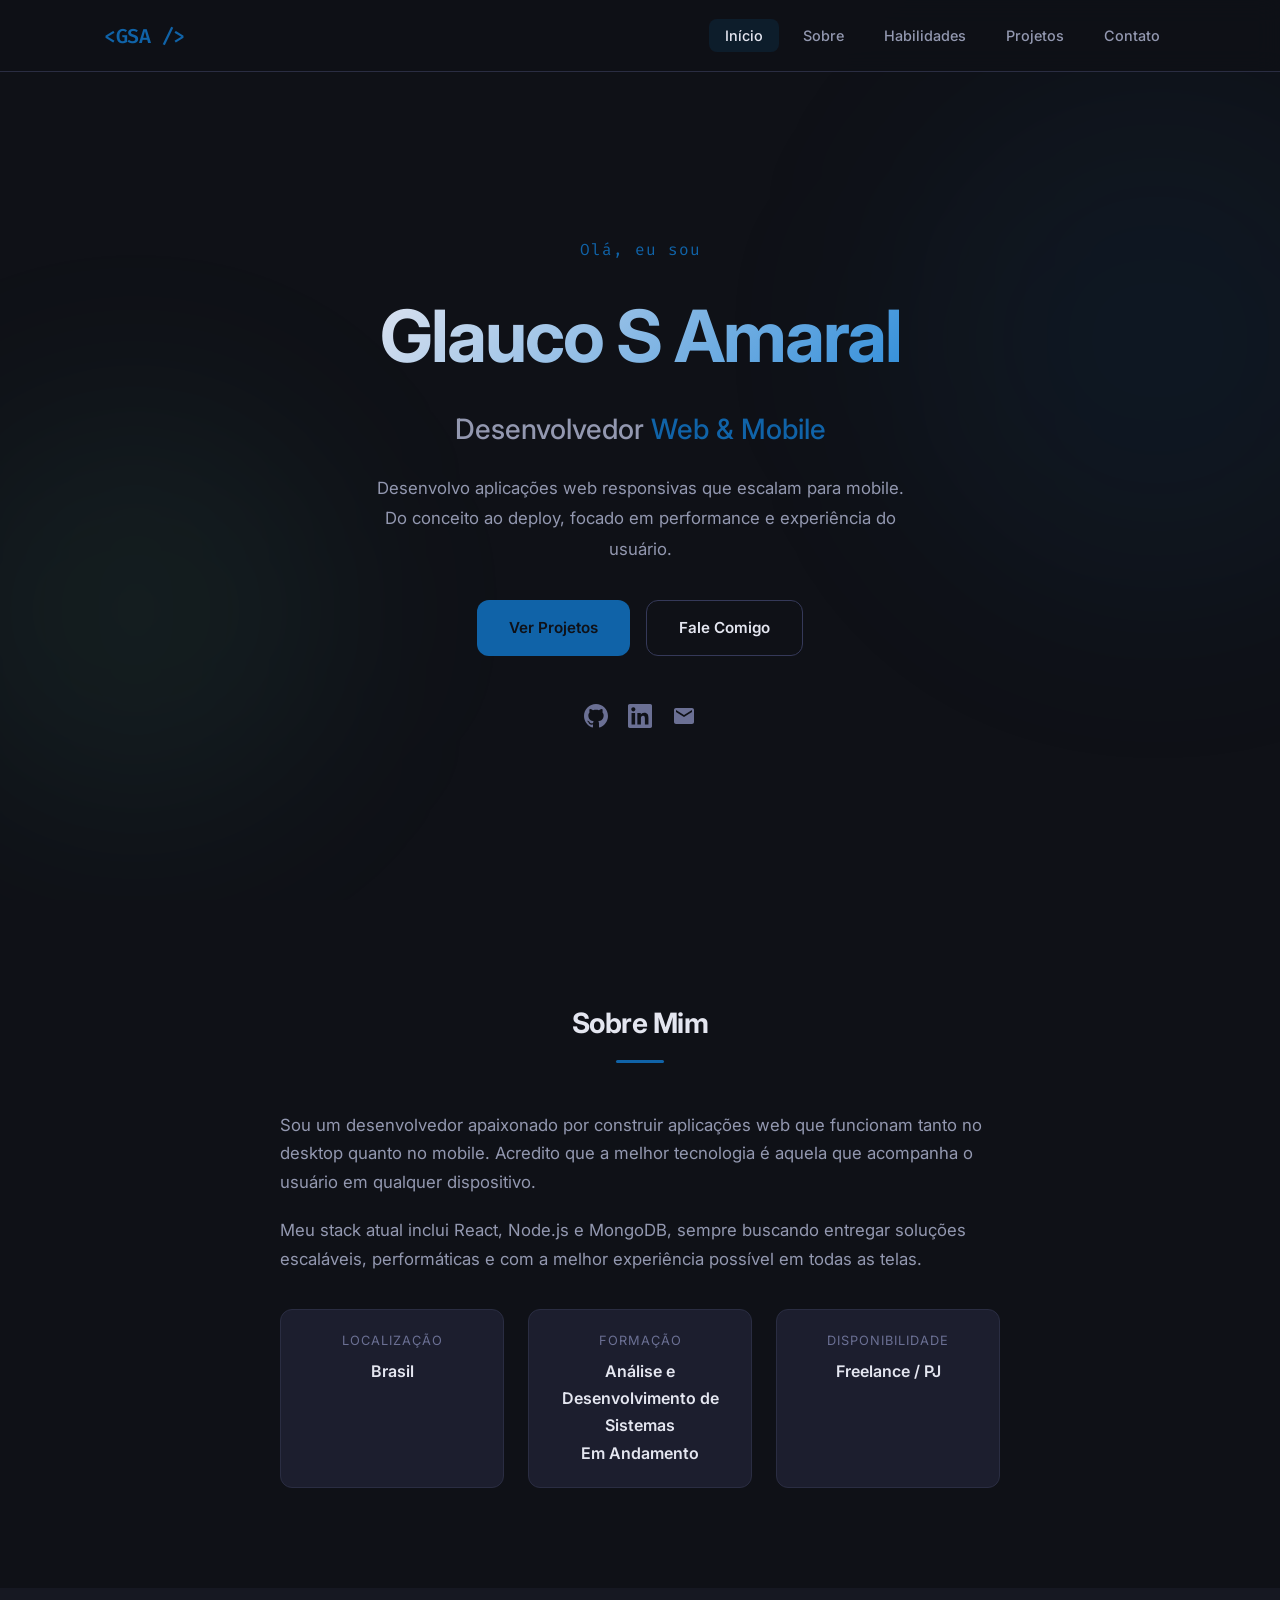
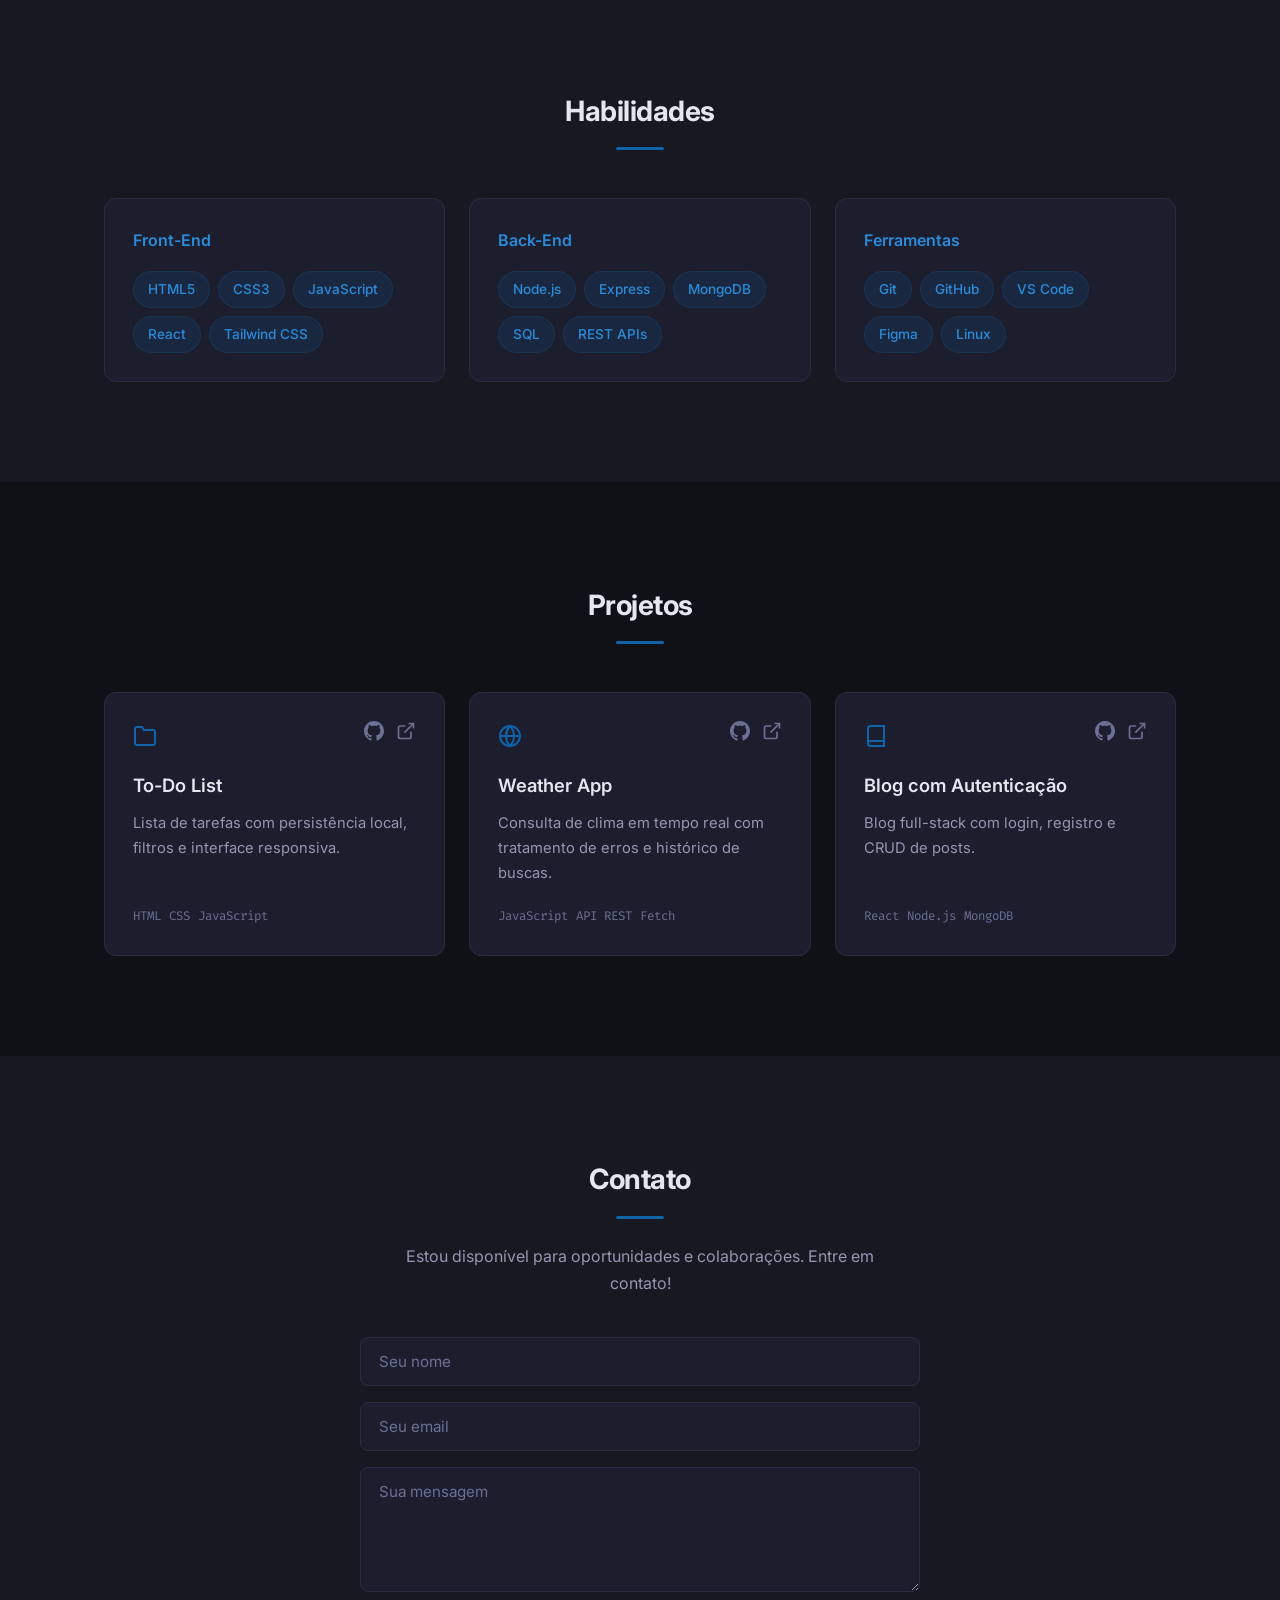
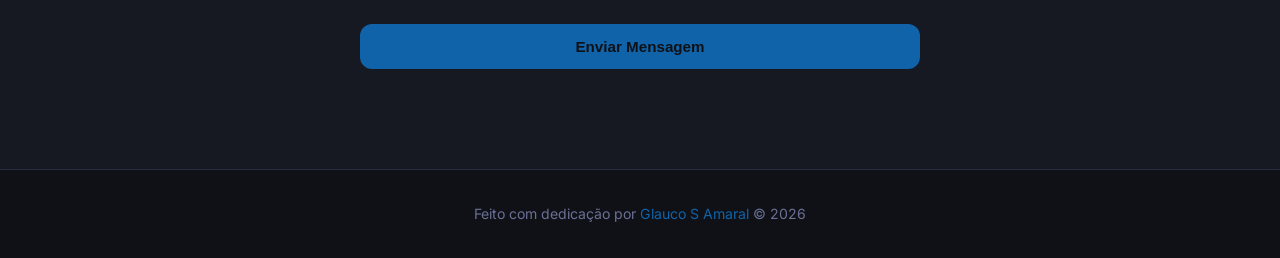
==== index.html @ bf97a0a6 "feat: portfólio pessoal com HTML, CSS e JS" ====
<!DOCTYPE html>
<html lang="pt-BR">
<head>
    <meta charset="UTF-8">
    <meta name="viewport" content="width=device-width, initial-scale=1.0">
    <title>Glauco S Amaral | Portfólio</title>
    <link rel="stylesheet" href="css/style.css">
    <link rel="stylesheet" href="css/responsive.css">
    <link rel="preconnect" href="https://fonts.googleapis.com">
    <link rel="preconnect" href="https://fonts.gstatic.com" crossorigin>
    <link href="https://fonts.googleapis.com/css2?family=Inter:wght@400;500;600;700&family=Fira+Code:wght@400;500&display=swap" rel="stylesheet">
</head>
<body>
    <nav class="navbar">
        <div class="nav-container">
            <a href="#" class="nav-logo">&lt;GSA /&gt;</a>
            <button class="nav-toggle" aria-label="Menu">
                <span></span>
                <span></span>
                <span></span>
            </button>
            <ul class="nav-menu">
                <li><a href="#home" class="nav-link">Início</a></li>
                <li><a href="#about" class="nav-link">Sobre</a></li>
                <li><a href="#skills" class="nav-link">Habilidades</a></li>
                <li><a href="#projects" class="nav-link">Projetos</a></li>
                <li><a href="#contact" class="nav-link">Contato</a></li>
            </ul>
        </div>
    </nav>

    <section id="home" class="hero">
        <div class="hero-container">
            <p class="hero-greeting">Olá, eu sou</p>
            <h1 class="hero-name">Glauco S Amaral</h1>
            <h2 class="hero-role">Desenvolvedor <span class="highlight">Web & Mobile</span></h2>
        <p class="hero-description">
                Desenvolvo aplicações web responsivas que escalam para mobile. Do conceito ao deploy, focado em performance e experiência do usuário.
            </p>
            <div class="hero-buttons">
                <a href="#projects" class="btn btn-primary">Ver Projetos</a>
                <a href="#contact" class="btn btn-secondary">Fale Comigo</a>
            </div>
            <div class="hero-social">
                <a href="https://github.com/glaucosamaral" target="_blank" aria-label="GitHub">
                    <svg width="24" height="24" viewBox="0 0 24 24" fill="currentColor"><path d="M12 0c-6.626 0-12 5.373-12 12 0 5.302 3.438 9.8 8.207 11.387.599.111.793-.261.793-.577v-2.234c-3.338.726-4.033-1.416-4.033-1.416-.546-1.387-1.333-1.756-1.333-1.756-1.089-.745.083-.729.083-.729 1.205.084 1.839 1.237 1.839 1.237 1.07 1.834 2.807 1.304 3.492.997.107-.775.418-1.305.762-1.604-2.665-.305-5.467-1.334-5.467-5.931 0-1.311.469-2.381 1.236-3.221-.124-.303-.535-1.524.117-3.176 0 0 1.008-.322 3.301 1.23.957-.266 1.983-.399 3.003-.404 1.02.005 2.047.138 3.006.404 2.291-1.552 3.297-1.23 3.297-1.23.653 1.653.242 2.874.118 3.176.77.84 1.235 1.911 1.235 3.221 0 4.609-2.807 5.624-5.479 5.921.43.372.823 1.102.823 2.222v3.293c0 .319.192.694.801.576 4.765-1.589 8.199-6.086 8.199-11.386 0-6.627-5.373-12-12-12z"/></svg>
                </a>
                <a href="https://linkedin.com/in/glaucosamaral" target="_blank" aria-label="LinkedIn">
                    <svg width="24" height="24" viewBox="0 0 24 24" fill="currentColor"><path d="M20.447 20.452h-3.554v-5.569c0-1.328-.027-3.037-1.852-3.037-1.853 0-2.136 1.445-2.136 2.939v5.667H9.351V9h3.414v1.561h.046c.477-.9 1.637-1.85 3.37-1.85 3.601 0 4.267 2.37 4.267 5.455v6.286zM5.337 7.433c-1.144 0-2.063-.926-2.063-2.065 0-1.138.92-2.063 2.063-2.063 1.14 0 2.064.925 2.064 2.063 0 1.139-.925 2.065-2.064 2.065zm1.782 13.019H3.555V9h3.564v11.452zM22.225 0H1.771C.792 0 0 .774 0 1.729v20.542C0 23.227.792 24 1.771 24h20.451C23.2 24 24 23.227 24 22.271V1.729C24 .774 23.2 0 22.222 0h.003z"/></svg>
                </a>
                <a href="mailto:glaucosamaral@gmail.com" aria-label="Email">
                    <svg width="24" height="24" viewBox="0 0 24 24" fill="currentColor"><path d="M20 4H4c-1.1 0-1.99.9-1.99 2L2 18c0 1.1.9 2 2 2h16c1.1 0 2-.9 2-2V6c0-1.1-.9-2-2-2zm0 4l-8 5-8-5V6l8 5 8-5v2z"/></svg>
                </a>
            </div>
        </div>
        <div class="hero-decoration">
            <div class="circle circle-1"></div>
            <div class="circle circle-2"></div>
        </div>
    </section>

    <section id="about" class="about">
        <div class="container">
            <h2 class="section-title">Sobre Mim</h2>
            <div class="about-content">
                <div class="about-text">
                    <p>
                        Sou um desenvolvedor apaixonado por construir aplicações web que funcionam tanto no desktop quanto no mobile.
                        Acredito que a melhor tecnologia é aquela que acompanha o usuário em qualquer dispositivo.
                    </p>
                    <p>
                        Meu stack atual inclui React, Node.js e MongoDB, sempre buscando entregar soluções escaláveis,
                        performáticas e com a melhor experiência possível em todas as telas.
                    </p>
                    <div class="about-details">
                        <div class="detail">
                            <span class="detail-label">Localização</span>
                            <span class="detail-value">Brasil</span>
                        </div>
                        <div class="detail">
                            <span class="detail-label">Formação</span>
                            <span class="detail-value">Análise e Desenvolvimento de Sistemas <br>Em Andamento</span>
                        </div>
                        <div class="detail">
                            <span class="detail-label">Disponibilidade</span>
                            <span class="detail-value">Freelance / PJ</span>
                        </div>
                    </div>
                </div>
            </div>
        </div>
    </section>

    <section id="skills" class="skills">
        <div class="container">
            <h2 class="section-title">Habilidades</h2>
            <div class="skills-grid">
                <div class="skill-category">
                    <h3 class="category-title">Front-End</h3>
                    <div class="skill-tags">
                        <span class="skill-tag">HTML5</span>
                        <span class="skill-tag">CSS3</span>
                        <span class="skill-tag">JavaScript</span>
                        <span class="skill-tag">React</span>
                        <span class="skill-tag">Tailwind CSS</span>
                    </div>
                </div>
                <div class="skill-category">
                    <h3 class="category-title">Back-End</h3>
                    <div class="skill-tags">
                        <span class="skill-tag">Node.js</span>
                        <span class="skill-tag">Express</span>
                        <span class="skill-tag">MongoDB</span>
                        <span class="skill-tag">SQL</span>
                        <span class="skill-tag">REST APIs</span>
                    </div>
                </div>
                <div class="skill-category">
                    <h3 class="category-title">Ferramentas</h3>
                    <div class="skill-tags">
                        <span class="skill-tag">Git</span>
                        <span class="skill-tag">GitHub</span>
                        <span class="skill-tag">VS Code</span>
                        <span class="skill-tag">Figma</span>
                        <span class="skill-tag">Linux</span>
                    </div>
                </div>
            </div>
        </div>
    </section>

    <section id="projects" class="projects">
        <div class="container">
            <h2 class="section-title">Projetos</h2>
            <div class="projects-grid">
                <article class="project-card">
                    <div class="project-header">
                        <svg class="project-icon" width="24" height="24" viewBox="0 0 24 24" fill="none" stroke="currentColor" stroke-width="2"><path d="M22 19a2 2 0 0 1-2 2H4a2 2 0 0 1-2-2V5a2 2 0 0 1 2-2h5l2 3h9a2 2 0 0 1 2 2z"/></svg>
                        <div class="project-links">
                            <a href="#" target="_blank" aria-label="GitHub">
                                <svg width="20" height="20" viewBox="0 0 24 24" fill="currentColor"><path d="M12 0c-6.626 0-12 5.373-12 12 0 5.302 3.438 9.8 8.207 11.387.599.111.793-.261.793-.577v-2.234c-3.338.726-4.033-1.416-4.033-1.416-.546-1.387-1.333-1.756-1.333-1.756-1.089-.745.083-.729.083-.729 1.205.084 1.839 1.237 1.839 1.237 1.07 1.834 2.807 1.304 3.492.997.107-.775.418-1.305.762-1.604-2.665-.305-5.467-1.334-5.467-5.931 0-1.311.469-2.381 1.236-3.221-.124-.303-.535-1.524.117-3.176 0 0 1.008-.322 3.301 1.23.957-.266 1.983-.399 3.003-.404 1.02.005 2.047.138 3.006.404 2.291-1.552 3.297-1.23 3.297-1.23.653 1.653.242 2.874.118 3.176.77.84 1.235 1.911 1.235 3.221 0 4.609-2.807 5.624-5.479 5.921.43.372.823 1.102.823 2.222v3.293c0 .319.192.694.801.576 4.765-1.589 8.199-6.086 8.199-11.386 0-6.627-5.373-12-12-12z"/></svg>
                            </a>
                            <a href="#" target="_blank" aria-label="Demo">
                                <svg width="20" height="20" viewBox="0 0 24 24" fill="none" stroke="currentColor" stroke-width="2"><path d="M18 13v6a2 2 0 0 1-2 2H5a2 2 0 0 1-2-2V8a2 2 0 0 1 2-2h6"/><polyline points="15 3 21 3 21 9"/><line x1="10" y1="14" x2="21" y2="3"/></svg>
                            </a>
                        </div>
                    </div>
                    <h3 class="project-name">To-Do List</h3>
                    <p class="project-description">Lista de tarefas com persistência local, filtros e interface responsiva.</p>
                    <div class="project-tech">
                        <span>HTML</span>
                        <span>CSS</span>
                        <span>JavaScript</span>
                    </div>
                </article>

                <article class="project-card">
                    <div class="project-header">
                        <svg class="project-icon" width="24" height="24" viewBox="0 0 24 24" fill="none" stroke="currentColor" stroke-width="2"><circle cx="12" cy="12" r="10"/><line x1="2" y1="12" x2="22" y2="12"/><path d="M12 2a15.3 15.3 0 0 1 4 10 15.3 15.3 0 0 1-4 10 15.3 15.3 0 0 1-4-10 15.3 15.3 0 0 1 4-10z"/></svg>
                        <div class="project-links">
                            <a href="#" target="_blank" aria-label="GitHub">
                                <svg width="20" height="20" viewBox="0 0 24 24" fill="currentColor"><path d="M12 0c-6.626 0-12 5.373-12 12 0 5.302 3.438 9.8 8.207 11.387.599.111.793-.261.793-.577v-2.234c-3.338.726-4.033-1.416-4.033-1.416-.546-1.387-1.333-1.756-1.333-1.756-1.089-.745.083-.729.083-.729 1.205.084 1.839 1.237 1.839 1.237 1.07 1.834 2.807 1.304 3.492.997.107-.775.418-1.305.762-1.604-2.665-.305-5.467-1.334-5.467-5.931 0-1.311.469-2.381 1.236-3.221-.124-.303-.535-1.524.117-3.176 0 0 1.008-.322 3.301 1.23.957-.266 1.983-.399 3.003-.404 1.02.005 2.047.138 3.006.404 2.291-1.552 3.297-1.23 3.297-1.23.653 1.653.242 2.874.118 3.176.77.84 1.235 1.911 1.235 3.221 0 4.609-2.807 5.624-5.479 5.921.43.372.823 1.102.823 2.222v3.293c0 .319.192.694.801.576 4.765-1.589 8.199-6.086 8.199-11.386 0-6.627-5.373-12-12-12z"/></svg>
                            </a>
                            <a href="#" target="_blank" aria-label="Demo">
                                <svg width="20" height="20" viewBox="0 0 24 24" fill="none" stroke="currentColor" stroke-width="2"><path d="M18 13v6a2 2 0 0 1-2 2H5a2 2 0 0 1-2-2V8a2 2 0 0 1 2-2h6"/><polyline points="15 3 21 3 21 9"/><line x1="10" y1="14" x2="21" y2="3"/></svg>
                            </a>
                        </div>
                    </div>
                    <h3 class="project-name">Weather App</h3>
                    <p class="project-description">Consulta de clima em tempo real com tratamento de erros e histórico de buscas.</p>
                    <div class="project-tech">
                        <span>JavaScript</span>
                        <span>API REST</span>
                        <span>Fetch</span>
                    </div>
                </article>

                <article class="project-card">
                    <div class="project-header">
                        <svg class="project-icon" width="24" height="24" viewBox="0 0 24 24" fill="none" stroke="currentColor" stroke-width="2"><path d="M4 19.5A2.5 2.5 0 0 1 6.5 17H20"/><path d="M6.5 2H20v20H6.5A2.5 2.5 0 0 1 4 19.5v-15A2.5 2.5 0 0 1 6.5 2z"/></svg>
                        <div class="project-links">
                            <a href="#" target="_blank" aria-label="GitHub">
                                <svg width="20" height="20" viewBox="0 0 24 24" fill="currentColor"><path d="M12 0c-6.626 0-12 5.373-12 12 0 5.302 3.438 9.8 8.207 11.387.599.111.793-.261.793-.577v-2.234c-3.338.726-4.033-1.416-4.033-1.416-.546-1.387-1.333-1.756-1.333-1.756-1.089-.745.083-.729.083-.729 1.205.084 1.839 1.237 1.839 1.237 1.07 1.834 2.807 1.304 3.492.997.107-.775.418-1.305.762-1.604-2.665-.305-5.467-1.334-5.467-5.931 0-1.311.469-2.381 1.236-3.221-.124-.303-.535-1.524.117-3.176 0 0 1.008-.322 3.301 1.23.957-.266 1.983-.399 3.003-.404 1.02.005 2.047.138 3.006.404 2.291-1.552 3.297-1.23 3.297-1.23.653 1.653.242 2.874.118 3.176.77.84 1.235 1.911 1.235 3.221 0 4.609-2.807 5.624-5.479 5.921.43.372.823 1.102.823 2.222v3.293c0 .319.192.694.801.576 4.765-1.589 8.199-6.086 8.199-11.386 0-6.627-5.373-12-12-12z"/></svg>
                            </a>
                            <a href="#" target="_blank" aria-label="Demo">
                                <svg width="20" height="20" viewBox="0 0 24 24" fill="none" stroke="currentColor" stroke-width="2"><path d="M18 13v6a2 2 0 0 1-2 2H5a2 2 0 0 1-2-2V8a2 2 0 0 1 2-2h6"/><polyline points="15 3 21 3 21 9"/><line x1="10" y1="14" x2="21" y2="3"/></svg>
                            </a>
                        </div>
                    </div>
                    <h3 class="project-name">Blog com Autenticação</h3>
                    <p class="project-description">Blog full-stack com login, registro e CRUD de posts.</p>
                    <div class="project-tech">
                        <span>React</span>
                        <span>Node.js</span>
                        <span>MongoDB</span>
                    </div>
                </article>
            </div>
        </div>
    </section>

    <section id="contact" class="contact">
        <div class="container">
            <h2 class="section-title">Contato</h2>
            <p class="contact-text">Estou disponível para oportunidades e colaborações. Entre em contato!</p>
            <form class="contact-form" action="https://formspree.io/f/seu-form-id" method="POST">
                <div class="form-group">
                    <input type="text" name="name" placeholder="Seu nome" required>
                </div>
                <div class="form-group">
                    <input type="email" name="email" placeholder="Seu email" required>
                </div>
                <div class="form-group">
                    <textarea name="message" rows="5" placeholder="Sua mensagem" required></textarea>
                </div>
                <button type="submit" class="btn btn-primary btn-submit">Enviar Mensagem</button>
            </form>
        </div>
    </section>

    <footer class="footer">
        <div class="container">
            <p class="footer-text">Feito com dedicação por <span class="highlight">Glauco S Amaral</span> &copy; 2026</p>
        </div>
    </footer>

    <script src="js/script.js"></script>
</body>
</html>
---- css/style.css ----
/* ========================================
   PORTFOLIO - Style System
   Paleta: Dark theme com tons suaves
   ======================================== */

/* --- Reset & Variables --- */
*,
*::before,
*::after {
    margin: 0;
    padding: 0;
    box-sizing: border-box;
}

:root {
    /* Backgrounds */
    --bg-primary: #0f1117;
    --bg-secondary: #161822;
    --bg-card: #1c1e2e;
    --bg-card-hover: #232640;

    /* Text */
    --text-primary: #e4e6f0;
    --text-secondary: #9398b0;
    --text-muted: #6b7094;

    /* Accent - Azul */
    --accent: #1063a8;
    --accent-light: #2b8bd9;
    --accent-glow: rgba(16, 99, 168, 0.15);

    /* Accent secundário - Verde agua */
    --accent-alt: #6ee7b7;

    /* Borders */
    --border: #2a2d42;
    --border-light: #353959;

    /* Sizing */
    --nav-height: 72px;
    --container-max: 1120px;
    --radius: 12px;
    --radius-sm: 8px;

    /* Transitions */
    --transition: 0.3s ease;
}

html {
    scroll-behavior: smooth;
    scroll-padding-top: var(--nav-height);
}

body {
    font-family: 'Inter', -apple-system, BlinkMacSystemFont, sans-serif;
    background-color: var(--bg-primary);
    color: var(--text-primary);
    line-height: 1.7;
    -webkit-font-smoothing: antialiased;
}

.container {
    max-width: var(--container-max);
    margin: 0 auto;
    padding: 0 24px;
}

a {
    color: inherit;
    text-decoration: none;
}

/* --- Navbar --- */
.navbar {
    position: fixed;
    top: 0;
    left: 0;
    width: 100%;
    height: var(--nav-height);
    background: rgba(15, 17, 23, 0.85);
    backdrop-filter: blur(12px);
    border-bottom: 1px solid var(--border);
    z-index: 1000;
}

.nav-container {
    max-width: var(--container-max);
    margin: 0 auto;
    padding: 0 24px;
    height: 100%;
    display: flex;
    align-items: center;
    justify-content: space-between;
}

.nav-logo {
    font-family: 'Fira Code', monospace;
    font-size: 1.25rem;
    font-weight: 600;
    color: var(--accent);
    letter-spacing: -0.5px;
}

.nav-menu {
    display: flex;
    list-style: none;
    gap: 8px;
}

.nav-link {
    padding: 8px 16px;
    border-radius: var(--radius-sm);
    font-size: 0.9rem;
    font-weight: 500;
    color: var(--text-secondary);
    transition: var(--transition);
}

.nav-link:hover,
.nav-link.active {
    color: var(--text-primary);
    background: var(--accent-glow);
}

.nav-toggle {
    display: none;
    flex-direction: column;
    gap: 5px;
    background: none;
    border: none;
    cursor: pointer;
    padding: 4px;
}

.nav-toggle span {
    width: 24px;
    height: 2px;
    background: var(--text-secondary);
    border-radius: 2px;
    transition: var(--transition);
}

/* --- Hero --- */
.hero {
    min-height: 100vh;
    display: flex;
    align-items: center;
    justify-content: center;
    position: relative;
    overflow: hidden;
    padding-top: var(--nav-height);
}

.hero-container {
    text-align: center;
    z-index: 1;
    padding: 0 24px;
}

.hero-greeting {
    font-family: 'Fira Code', monospace;
    font-size: 1rem;
    color: var(--accent);
    margin-bottom: 12px;
    letter-spacing: 1px;
}

.hero-name {
    font-size: clamp(2.5rem, 6vw, 4.5rem);
    font-weight: 700;
    letter-spacing: -2px;
    margin-bottom: 8px;
    background: linear-gradient(135deg, var(--text-primary), var(--accent-light));
    -webkit-background-clip: text;
    -webkit-text-fill-color: transparent;
    background-clip: text;
}

.hero-role {
    font-size: clamp(1.2rem, 3vw, 1.75rem);
    font-weight: 500;
    color: var(--text-secondary);
    margin-bottom: 20px;
}

.highlight {
    color: var(--accent);
}

.hero-description {
    max-width: 540px;
    margin: 0 auto 36px;
    color: var(--text-secondary);
    font-size: 1.05rem;
    line-height: 1.8;
}

.hero-buttons {
    display: flex;
    gap: 16px;
    justify-content: center;
    margin-bottom: 48px;
}

.btn {
    display: inline-flex;
    align-items: center;
    justify-content: center;
    padding: 14px 32px;
    border-radius: var(--radius);
    font-size: 0.95rem;
    font-weight: 600;
    cursor: pointer;
    border: none;
    transition: var(--transition);
}

.btn-primary {
    background: var(--accent);
    color: var(--bg-primary);
}

.btn-primary:hover {
    background: var(--accent-light);
    transform: translateY(-2px);
    box-shadow: 0 8px 30px rgba(16, 99, 168, 0.3);
}

.btn-secondary {
    background: transparent;
    color: var(--text-primary);
    border: 1px solid var(--border-light);
}

.btn-secondary:hover {
    border-color: var(--accent);
    color: var(--accent);
    transform: translateY(-2px);
}

.hero-social {
    display: flex;
    gap: 20px;
    justify-content: center;
}

.hero-social a {
    color: var(--text-muted);
    transition: var(--transition);
}

.hero-social a:hover {
    color: var(--accent);
    transform: translateY(-3px);
}

/* Hero decoration */
.hero-decoration {
    position: absolute;
    inset: 0;
    pointer-events: none;
}

.circle {
    position: absolute;
    border-radius: 50%;
    filter: blur(100px);
}

.circle-1 {
    width: 500px;
    height: 500px;
    background: rgba(16, 99, 168, 0.08);
    top: 10%;
    right: -10%;
}

.circle-2 {
    width: 400px;
    height: 400px;
    background: rgba(110, 231, 183, 0.06);
    bottom: 10%;
    left: -5%;
}

/* --- Section Common --- */
.section-title {
    font-size: 1.75rem;
    font-weight: 700;
    text-align: center;
    margin-bottom: 48px;
    letter-spacing: -0.5px;
}

.section-title::after {
    content: '';
    display: block;
    width: 48px;
    height: 3px;
    background: var(--accent);
    border-radius: 2px;
    margin: 12px auto 0;
}

/* --- About --- */
.about {
    padding: 100px 0;
}

.about-content {
    max-width: 720px;
    margin: 0 auto;
}

.about-text p {
    color: var(--text-secondary);
    font-size: 1.05rem;
    margin-bottom: 20px;
}

.about-details {
    display: grid;
    grid-template-columns: repeat(3, 1fr);
    gap: 24px;
    margin-top: 36px;
}

.detail {
    background: var(--bg-card);
    border: 1px solid var(--border);
    border-radius: var(--radius);
    padding: 20px;
    text-align: center;
    transition: var(--transition);
}

.detail:hover {
    border-color: var(--accent);
    transform: translateY(-4px);
}

.detail-label {
    display: block;
    font-size: 0.8rem;
    color: var(--text-muted);
    text-transform: uppercase;
    letter-spacing: 1px;
    margin-bottom: 6px;
}

.detail-value {
    font-weight: 600;
    color: var(--text-primary);
}

/* --- Skills --- */
.skills {
    padding: 100px 0;
    background: var(--bg-secondary);
}

.skills-grid {
    display: grid;
    grid-template-columns: repeat(3, 1fr);
    gap: 24px;
}

.skill-category {
    background: var(--bg-card);
    border: 1px solid var(--border);
    border-radius: var(--radius);
    padding: 28px;
    transition: var(--transition);
}

.skill-category:hover {
    border-color: var(--accent);
    transform: translateY(-4px);
}

.category-title {
    font-size: 1rem;
    font-weight: 600;
    margin-bottom: 16px;
    color: var(--accent-light);
}

.skill-tags {
    display: flex;
    flex-wrap: wrap;
    gap: 8px;
}

.skill-tag {
    padding: 6px 14px;
    background: var(--accent-glow);
    border: 1px solid rgba(16, 99, 168, 0.2);
    border-radius: 20px;
    font-size: 0.85rem;
    color: var(--accent-light);
    font-weight: 500;
}

/* --- Projects --- */
.projects {
    padding: 100px 0;
}

.projects-grid {
    display: grid;
    grid-template-columns: repeat(3, 1fr);
    gap: 24px;
}

.project-card {
    background: var(--bg-card);
    border: 1px solid var(--border);
    border-radius: var(--radius);
    padding: 28px;
    display: flex;
    flex-direction: column;
    transition: var(--transition);
}

.project-card:hover {
    border-color: var(--accent);
    transform: translateY(-6px);
    box-shadow: 0 12px 40px rgba(0, 0, 0, 0.3);
}

.project-header {
    display: flex;
    justify-content: space-between;
    align-items: center;
    margin-bottom: 20px;
}

.project-icon {
    color: var(--accent);
}

.project-links {
    display: flex;
    gap: 12px;
}

.project-links a {
    color: var(--text-muted);
    transition: var(--transition);
}

.project-links a:hover {
    color: var(--accent);
}

.project-name {
    font-size: 1.15rem;
    font-weight: 600;
    margin-bottom: 10px;
}

.project-description {
    color: var(--text-secondary);
    font-size: 0.92rem;
    line-height: 1.7;
    flex: 1;
    margin-bottom: 20px;
}

.project-tech {
    display: flex;
    flex-wrap: wrap;
    gap: 8px;
}

.project-tech span {
    font-family: 'Fira Code', monospace;
    font-size: 0.78rem;
    color: var(--text-muted);
}

/* --- Contact --- */
.contact {
    padding: 100px 0;
    background: var(--bg-secondary);
}

.contact-text {
    text-align: center;
    color: var(--text-secondary);
    max-width: 480px;
    margin: -24px auto 40px;
}

.contact-form {
    max-width: 560px;
    margin: 0 auto;
    display: flex;
    flex-direction: column;
    gap: 16px;
}

.form-group input,
.form-group textarea {
    width: 100%;
    padding: 14px 18px;
    background: var(--bg-card);
    border: 1px solid var(--border);
    border-radius: var(--radius-sm);
    color: var(--text-primary);
    font-family: 'Inter', sans-serif;
    font-size: 0.95rem;
    transition: var(--transition);
    outline: none;
}

.form-group input::placeholder,
.form-group textarea::placeholder {
    color: var(--text-muted);
}

.form-group input:focus,
.form-group textarea:focus {
    border-color: var(--accent);
    box-shadow: 0 0 0 3px var(--accent-glow);
}

.form-group textarea {
    resize: vertical;
    min-height: 120px;
}

.btn-submit {
    width: 100%;
    margin-top: 8px;
}

/* --- Footer --- */
.footer {
    padding: 32px 0;
    border-top: 1px solid var(--border);
    text-align: center;
}

.footer-text {
    font-size: 0.88rem;
    color: var(--text-muted);
}

/* --- Scrollbar --- */
::-webkit-scrollbar {
    width: 8px;
}

::-webkit-scrollbar-track {
    background: var(--bg-primary);
}

::-webkit-scrollbar-thumb {
    background: var(--border-light);
    border-radius: 4px;
}

::-webkit-scrollbar-thumb:hover {
    background: var(--accent);
}

/* --- Selection --- */
::selection {
    background: rgba(16, 99, 168, 0.3);
    color: var(--text-primary);
}
---- css/responsive.css ----
/* ========================================
   RESPONSIVE - Breakpoints
   ======================================== */

/* Tablet (max-width: 900px) */
@media (max-width: 900px) {
    .skills-grid,
    .projects-grid {
        grid-template-columns: repeat(2, 1fr);
    }

    .about-details {
        grid-template-columns: repeat(2, 1fr);
    }

    .about-details .detail:last-child {
        grid-column: 1 / -1;
    }
}

/* Mobile (max-width: 640px) */
@media (max-width: 640px) {
    :root {
        --nav-height: 64px;
    }

    .nav-toggle {
        display: flex;
    }

    .nav-menu {
        position: fixed;
        top: var(--nav-height);
        left: 0;
        width: 100%;
        flex-direction: column;
        background: var(--bg-secondary);
        border-bottom: 1px solid var(--border);
        padding: 16px;
        gap: 4px;
        transform: translateY(-120%);
        opacity: 0;
        transition: var(--transition);
    }

    .nav-menu.active {
        transform: translateY(0);
        opacity: 1;
    }

    .nav-link {
        display: block;
        padding: 12px 16px;
    }

    .hero-name {
        letter-spacing: -1px;
    }

    .hero-buttons {
        flex-direction: column;
        align-items: center;
    }

    .btn {
        width: 100%;
        max-width: 280px;
    }

    .about-details {
        grid-template-columns: 1fr;
    }

    .about-details .detail:last-child {
        grid-column: auto;
    }

    .skills-grid,
    .projects-grid {
        grid-template-columns: 1fr;
    }

    .section-title {
        font-size: 1.5rem;
    }

    .hero-social {
        gap: 24px;
    }
}
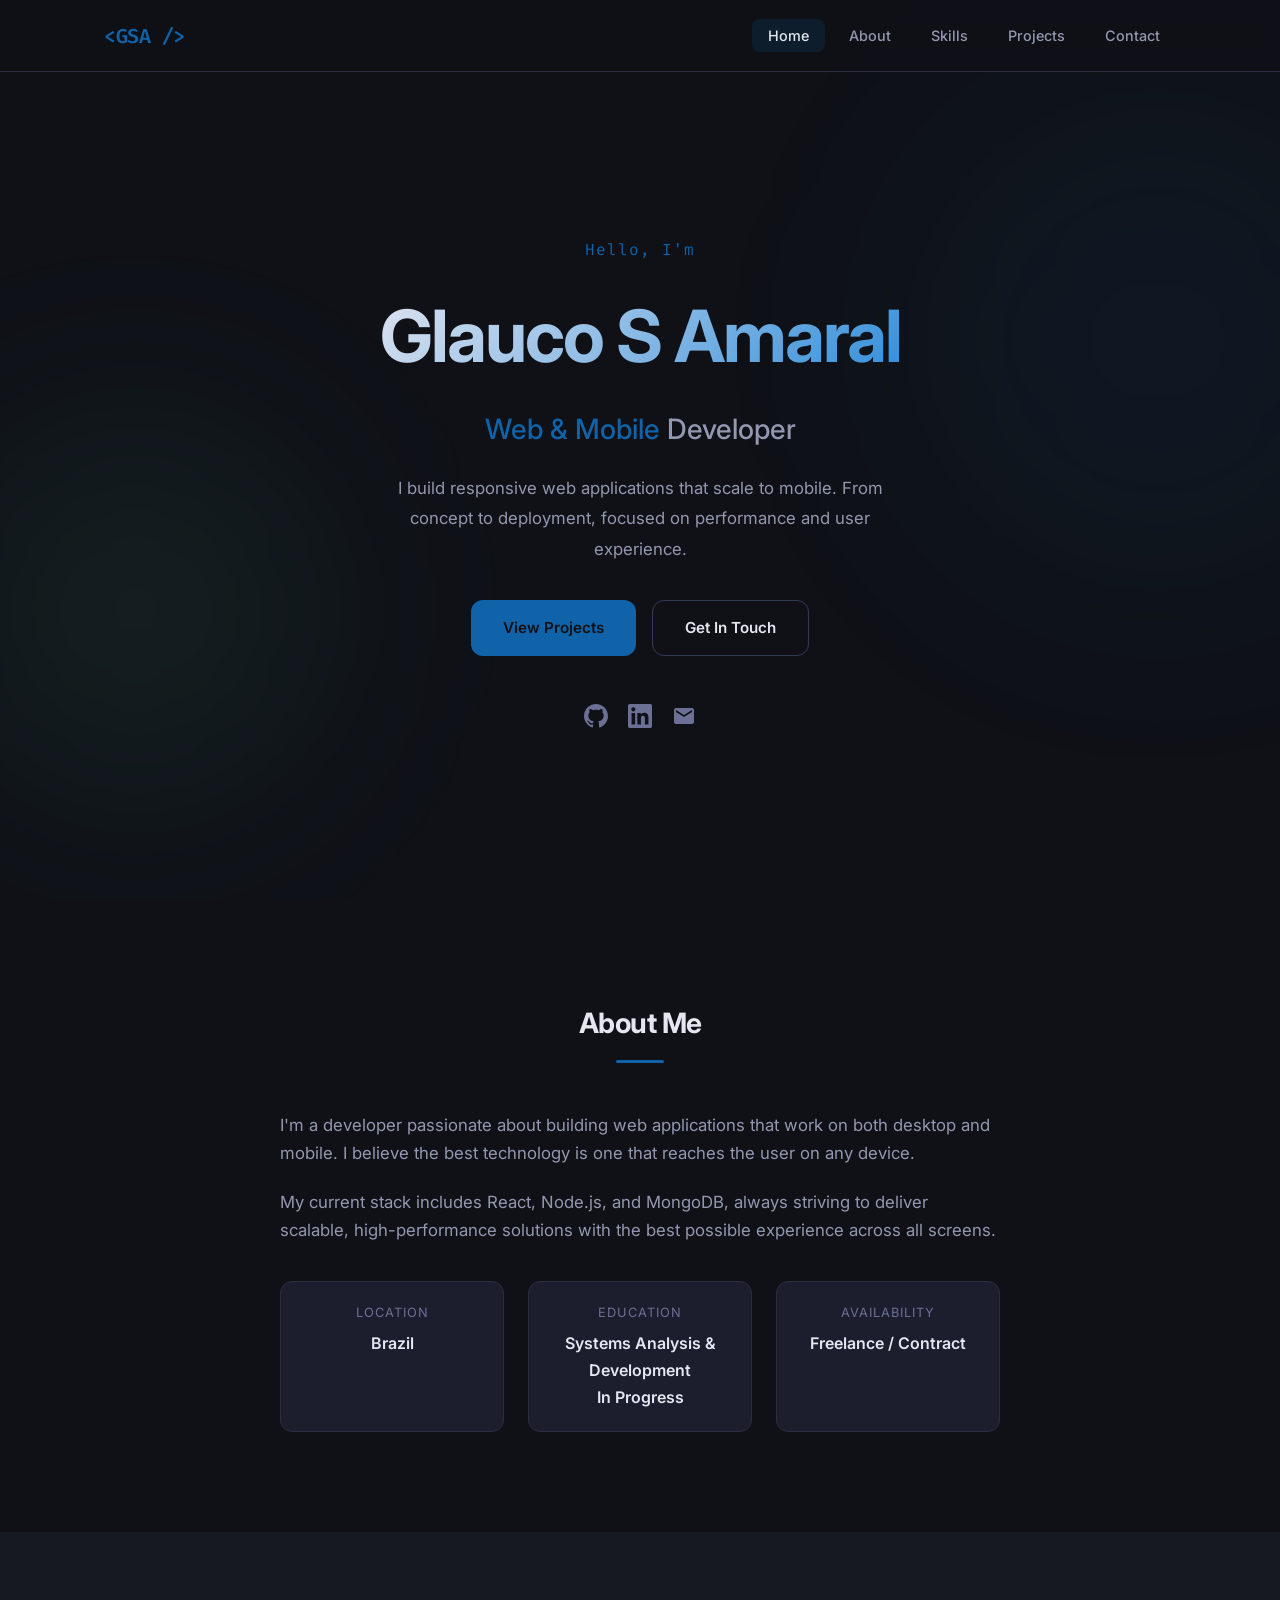
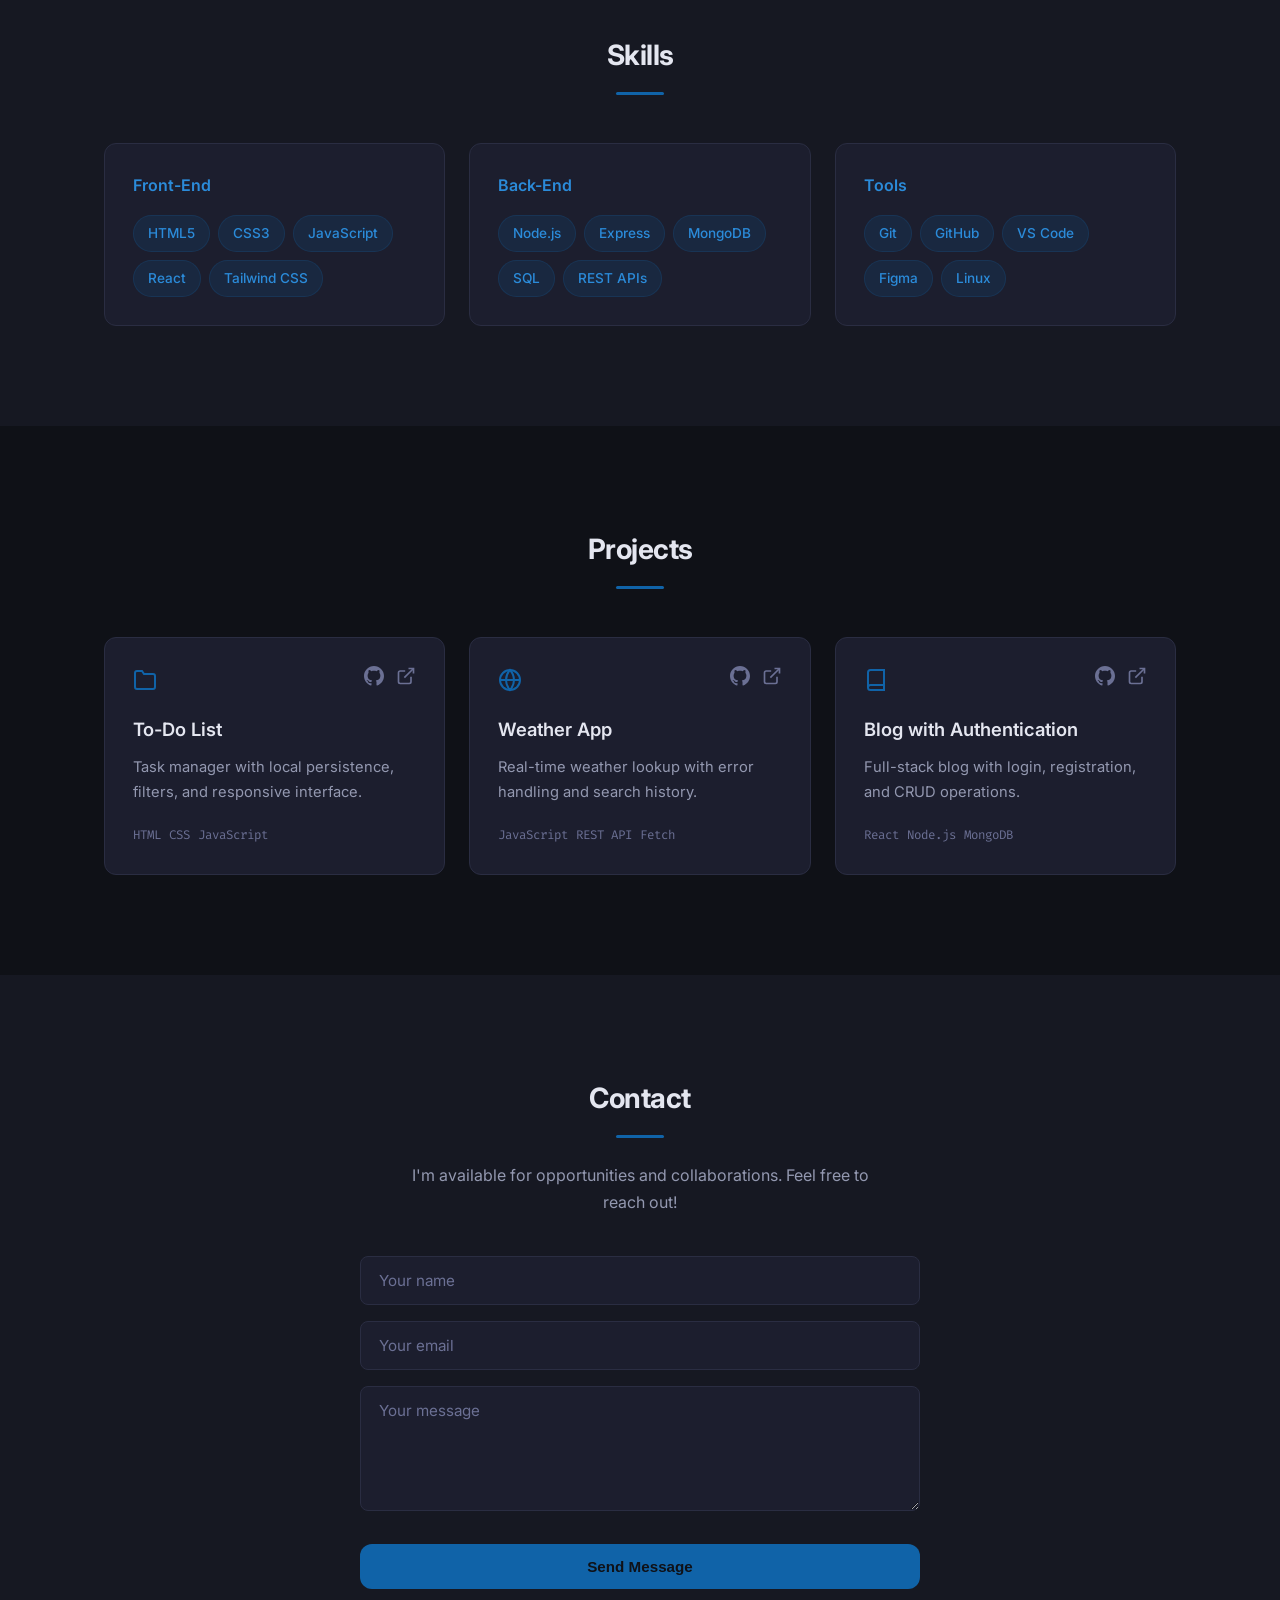
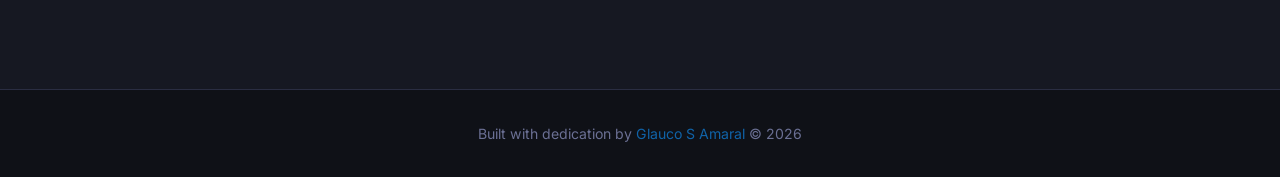
==== commit 1909a557: "refactor: translate to EN, improve README, add meta description and rel=noopener" ====
--- a/index.html
+++ b/index.html
@@ -1,9 +1,10 @@
 <!DOCTYPE html>
-<html lang="pt-BR">
+<html lang="en">
 <head>
     <meta charset="UTF-8">
     <meta name="viewport" content="width=device-width, initial-scale=1.0">
-    <title>Glauco S Amaral | Portfólio</title>
+    <meta name="description" content="Glauco S Amaral - Web & Mobile Developer Portfolio">
+    <title>Glauco S Amaral | Portfolio</title>
     <link rel="stylesheet" href="css/style.css">
     <link rel="stylesheet" href="css/responsive.css">
     <link rel="preconnect" href="https://fonts.googleapis.com">
@@ -14,41 +15,41 @@
     <nav class="navbar">
         <div class="nav-container">
             <a href="#" class="nav-logo">&lt;GSA /&gt;</a>
-            <button class="nav-toggle" aria-label="Menu">
+            <button class="nav-toggle" aria-label="Toggle navigation menu">
                 <span></span>
                 <span></span>
                 <span></span>
             </button>
             <ul class="nav-menu">
-                <li><a href="#home" class="nav-link">Início</a></li>
-                <li><a href="#about" class="nav-link">Sobre</a></li>
-                <li><a href="#skills" class="nav-link">Habilidades</a></li>
-                <li><a href="#projects" class="nav-link">Projetos</a></li>
-                <li><a href="#contact" class="nav-link">Contato</a></li>
+                <li><a href="#home" class="nav-link">Home</a></li>
+                <li><a href="#about" class="nav-link">About</a></li>
+                <li><a href="#skills" class="nav-link">Skills</a></li>
+                <li><a href="#projects" class="nav-link">Projects</a></li>
+                <li><a href="#contact" class="nav-link">Contact</a></li>
             </ul>
         </div>
     </nav>
 
     <section id="home" class="hero">
         <div class="hero-container">
-            <p class="hero-greeting">Olá, eu sou</p>
+            <p class="hero-greeting">Hello, I'm</p>
             <h1 class="hero-name">Glauco S Amaral</h1>
-            <h2 class="hero-role">Desenvolvedor <span class="highlight">Web & Mobile</span></h2>
-        <p class="hero-description">
-                Desenvolvo aplicações web responsivas que escalam para mobile. Do conceito ao deploy, focado em performance e experiência do usuário.
+            <h2 class="hero-role"><span class="highlight">Web & Mobile</span> Developer</h2>
+            <p class="hero-description">
+                I build responsive web applications that scale to mobile. From concept to deployment, focused on performance and user experience.
             </p>
             <div class="hero-buttons">
-                <a href="#projects" class="btn btn-primary">Ver Projetos</a>
-                <a href="#contact" class="btn btn-secondary">Fale Comigo</a>
+                <a href="#projects" class="btn btn-primary">View Projects</a>
+                <a href="#contact" class="btn btn-secondary">Get In Touch</a>
             </div>
             <div class="hero-social">
-                <a href="https://github.com/glaucosamaral" target="_blank" aria-label="GitHub">
+                <a href="https://github.com/glaucosamaral" target="_blank" rel="noopener noreferrer" aria-label="GitHub profile">
                     <svg width="24" height="24" viewBox="0 0 24 24" fill="currentColor"><path d="M12 0c-6.626 0-12 5.373-12 12 0 5.302 3.438 9.8 8.207 11.387.599.111.793-.261.793-.577v-2.234c-3.338.726-4.033-1.416-4.033-1.416-.546-1.387-1.333-1.756-1.333-1.756-1.089-.745.083-.729.083-.729 1.205.084 1.839 1.237 1.839 1.237 1.07 1.834 2.807 1.304 3.492.997.107-.775.418-1.305.762-1.604-2.665-.305-5.467-1.334-5.467-5.931 0-1.311.469-2.381 1.236-3.221-.124-.303-.535-1.524.117-3.176 0 0 1.008-.322 3.301 1.23.957-.266 1.983-.399 3.003-.404 1.02.005 2.047.138 3.006.404 2.291-1.552 3.297-1.23 3.297-1.23.653 1.653.242 2.874.118 3.176.77.84 1.235 1.911 1.235 3.221 0 4.609-2.807 5.624-5.479 5.921.43.372.823 1.102.823 2.222v3.293c0 .319.192.694.801.576 4.765-1.589 8.199-6.086 8.199-11.386 0-6.627-5.373-12-12-12z"/></svg>
                 </a>
-                <a href="https://linkedin.com/in/glaucosamaral" target="_blank" aria-label="LinkedIn">
+                <a href="https://linkedin.com/in/glaucosamaral" target="_blank" rel="noopener noreferrer" aria-label="LinkedIn profile">
                     <svg width="24" height="24" viewBox="0 0 24 24" fill="currentColor"><path d="M20.447 20.452h-3.554v-5.569c0-1.328-.027-3.037-1.852-3.037-1.853 0-2.136 1.445-2.136 2.939v5.667H9.351V9h3.414v1.561h.046c.477-.9 1.637-1.85 3.37-1.85 3.601 0 4.267 2.37 4.267 5.455v6.286zM5.337 7.433c-1.144 0-2.063-.926-2.063-2.065 0-1.138.92-2.063 2.063-2.063 1.14 0 2.064.925 2.064 2.063 0 1.139-.925 2.065-2.064 2.065zm1.782 13.019H3.555V9h3.564v11.452zM22.225 0H1.771C.792 0 0 .774 0 1.729v20.542C0 23.227.792 24 1.771 24h20.451C23.2 24 24 23.227 24 22.271V1.729C24 .774 23.2 0 22.222 0h.003z"/></svg>
                 </a>
-                <a href="mailto:glaucosamaral@gmail.com" aria-label="Email">
+                <a href="mailto:glaucosamaral@gmail.com" aria-label="Send email">
                     <svg width="24" height="24" viewBox="0 0 24 24" fill="currentColor"><path d="M20 4H4c-1.1 0-1.99.9-1.99 2L2 18c0 1.1.9 2 2 2h16c1.1 0 2-.9 2-2V6c0-1.1-.9-2-2-2zm0 4l-8 5-8-5V6l8 5 8-5v2z"/></svg>
                 </a>
             </div>
@@ -61,29 +62,29 @@
 
     <section id="about" class="about">
         <div class="container">
-            <h2 class="section-title">Sobre Mim</h2>
+            <h2 class="section-title">About Me</h2>
             <div class="about-content">
                 <div class="about-text">
                     <p>
-                        Sou um desenvolvedor apaixonado por construir aplicações web que funcionam tanto no desktop quanto no mobile.
-                        Acredito que a melhor tecnologia é aquela que acompanha o usuário em qualquer dispositivo.
+                        I'm a developer passionate about building web applications that work on both desktop and mobile.
+                        I believe the best technology is one that reaches the user on any device.
                     </p>
                     <p>
-                        Meu stack atual inclui React, Node.js e MongoDB, sempre buscando entregar soluções escaláveis,
-                        performáticas e com a melhor experiência possível em todas as telas.
+                        My current stack includes React, Node.js, and MongoDB, always striving to deliver scalable,
+                        high-performance solutions with the best possible experience across all screens.
                     </p>
                     <div class="about-details">
                         <div class="detail">
-                            <span class="detail-label">Localização</span>
-                            <span class="detail-value">Brasil</span>
+                            <span class="detail-label">Location</span>
+                            <span class="detail-value">Brazil</span>
                         </div>
                         <div class="detail">
-                            <span class="detail-label">Formação</span>
-                            <span class="detail-value">Análise e Desenvolvimento de Sistemas <br>Em Andamento</span>
+                            <span class="detail-label">Education</span>
+                            <span class="detail-value">Systems Analysis & Development <br>In Progress</span>
                         </div>
                         <div class="detail">
-                            <span class="detail-label">Disponibilidade</span>
-                            <span class="detail-value">Freelance / PJ</span>
+                            <span class="detail-label">Availability</span>
+                            <span class="detail-value">Freelance / Contract</span>
                         </div>
                     </div>
                 </div>
@@ -93,7 +94,7 @@
 
     <section id="skills" class="skills">
         <div class="container">
-            <h2 class="section-title">Habilidades</h2>
+            <h2 class="section-title">Skills</h2>
             <div class="skills-grid">
                 <div class="skill-category">
                     <h3 class="category-title">Front-End</h3>
@@ -116,7 +117,7 @@
                     </div>
                 </div>
                 <div class="skill-category">
-                    <h3 class="category-title">Ferramentas</h3>
+                    <h3 class="category-title">Tools</h3>
                     <div class="skill-tags">
                         <span class="skill-tag">Git</span>
                         <span class="skill-tag">GitHub</span>
@@ -131,22 +132,22 @@
 
     <section id="projects" class="projects">
         <div class="container">
-            <h2 class="section-title">Projetos</h2>
+            <h2 class="section-title">Projects</h2>
             <div class="projects-grid">
                 <article class="project-card">
                     <div class="project-header">
                         <svg class="project-icon" width="24" height="24" viewBox="0 0 24 24" fill="none" stroke="currentColor" stroke-width="2"><path d="M22 19a2 2 0 0 1-2 2H4a2 2 0 0 1-2-2V5a2 2 0 0 1 2-2h5l2 3h9a2 2 0 0 1 2 2z"/></svg>
                         <div class="project-links">
-                            <a href="#" target="_blank" aria-label="GitHub">
+                            <a href="#" target="_blank" rel="noopener noreferrer" aria-label="View source code on GitHub">
                                 <svg width="20" height="20" viewBox="0 0 24 24" fill="currentColor"><path d="M12 0c-6.626 0-12 5.373-12 12 0 5.302 3.438 9.8 8.207 11.387.599.111.793-.261.793-.577v-2.234c-3.338.726-4.033-1.416-4.033-1.416-.546-1.387-1.333-1.756-1.333-1.756-1.089-.745.083-.729.083-.729 1.205.084 1.839 1.237 1.839 1.237 1.07 1.834 2.807 1.304 3.492.997.107-.775.418-1.305.762-1.604-2.665-.305-5.467-1.334-5.467-5.931 0-1.311.469-2.381 1.236-3.221-.124-.303-.535-1.524.117-3.176 0 0 1.008-.322 3.301 1.23.957-.266 1.983-.399 3.003-.404 1.02.005 2.047.138 3.006.404 2.291-1.552 3.297-1.23 3.297-1.23.653 1.653.242 2.874.118 3.176.77.84 1.235 1.911 1.235 3.221 0 4.609-2.807 5.624-5.479 5.921.43.372.823 1.102.823 2.222v3.293c0 .319.192.694.801.576 4.765-1.589 8.199-6.086 8.199-11.386 0-6.627-5.373-12-12-12z"/></svg>
                             </a>
-                            <a href="#" target="_blank" aria-label="Demo">
+                            <a href="#" target="_blank" rel="noopener noreferrer" aria-label="View live demo">
                                 <svg width="20" height="20" viewBox="0 0 24 24" fill="none" stroke="currentColor" stroke-width="2"><path d="M18 13v6a2 2 0 0 1-2 2H5a2 2 0 0 1-2-2V8a2 2 0 0 1 2-2h6"/><polyline points="15 3 21 3 21 9"/><line x1="10" y1="14" x2="21" y2="3"/></svg>
                             </a>
                         </div>
                     </div>
                     <h3 class="project-name">To-Do List</h3>
-                    <p class="project-description">Lista de tarefas com persistência local, filtros e interface responsiva.</p>
+                    <p class="project-description">Task manager with local persistence, filters, and responsive interface.</p>
                     <div class="project-tech">
                         <span>HTML</span>
                         <span>CSS</span>
@@ -158,19 +159,19 @@
                     <div class="project-header">
                         <svg class="project-icon" width="24" height="24" viewBox="0 0 24 24" fill="none" stroke="currentColor" stroke-width="2"><circle cx="12" cy="12" r="10"/><line x1="2" y1="12" x2="22" y2="12"/><path d="M12 2a15.3 15.3 0 0 1 4 10 15.3 15.3 0 0 1-4 10 15.3 15.3 0 0 1-4-10 15.3 15.3 0 0 1 4-10z"/></svg>
                         <div class="project-links">
-                            <a href="#" target="_blank" aria-label="GitHub">
+                            <a href="#" target="_blank" rel="noopener noreferrer" aria-label="View source code on GitHub">
                                 <svg width="20" height="20" viewBox="0 0 24 24" fill="currentColor"><path d="M12 0c-6.626 0-12 5.373-12 12 0 5.302 3.438 9.8 8.207 11.387.599.111.793-.261.793-.577v-2.234c-3.338.726-4.033-1.416-4.033-1.416-.546-1.387-1.333-1.756-1.333-1.756-1.089-.745.083-.729.083-.729 1.205.084 1.839 1.237 1.839 1.237 1.07 1.834 2.807 1.304 3.492.997.107-.775.418-1.305.762-1.604-2.665-.305-5.467-1.334-5.467-5.931 0-1.311.469-2.381 1.236-3.221-.124-.303-.535-1.524.117-3.176 0 0 1.008-.322 3.301 1.23.957-.266 1.983-.399 3.003-.404 1.02.005 2.047.138 3.006.404 2.291-1.552 3.297-1.23 3.297-1.23.653 1.653.242 2.874.118 3.176.77.84 1.235 1.911 1.235 3.221 0 4.609-2.807 5.624-5.479 5.921.43.372.823 1.102.823 2.222v3.293c0 .319.192.694.801.576 4.765-1.589 8.199-6.086 8.199-11.386 0-6.627-5.373-12-12-12z"/></svg>
                             </a>
-                            <a href="#" target="_blank" aria-label="Demo">
+                            <a href="#" target="_blank" rel="noopener noreferrer" aria-label="View live demo">
                                 <svg width="20" height="20" viewBox="0 0 24 24" fill="none" stroke="currentColor" stroke-width="2"><path d="M18 13v6a2 2 0 0 1-2 2H5a2 2 0 0 1-2-2V8a2 2 0 0 1 2-2h6"/><polyline points="15 3 21 3 21 9"/><line x1="10" y1="14" x2="21" y2="3"/></svg>
                             </a>
                         </div>
                     </div>
                     <h3 class="project-name">Weather App</h3>
-                    <p class="project-description">Consulta de clima em tempo real com tratamento de erros e histórico de buscas.</p>
+                    <p class="project-description">Real-time weather lookup with error handling and search history.</p>
                     <div class="project-tech">
                         <span>JavaScript</span>
-                        <span>API REST</span>
+                        <span>REST API</span>
                         <span>Fetch</span>
                     </div>
                 </article>
@@ -179,16 +180,16 @@
                     <div class="project-header">
                         <svg class="project-icon" width="24" height="24" viewBox="0 0 24 24" fill="none" stroke="currentColor" stroke-width="2"><path d="M4 19.5A2.5 2.5 0 0 1 6.5 17H20"/><path d="M6.5 2H20v20H6.5A2.5 2.5 0 0 1 4 19.5v-15A2.5 2.5 0 0 1 6.5 2z"/></svg>
                         <div class="project-links">
-                            <a href="#" target="_blank" aria-label="GitHub">
+                            <a href="#" target="_blank" rel="noopener noreferrer" aria-label="View source code on GitHub">
                                 <svg width="20" height="20" viewBox="0 0 24 24" fill="currentColor"><path d="M12 0c-6.626 0-12 5.373-12 12 0 5.302 3.438 9.8 8.207 11.387.599.111.793-.261.793-.577v-2.234c-3.338.726-4.033-1.416-4.033-1.416-.546-1.387-1.333-1.756-1.333-1.756-1.089-.745.083-.729.083-.729 1.205.084 1.839 1.237 1.839 1.237 1.07 1.834 2.807 1.304 3.492.997.107-.775.418-1.305.762-1.604-2.665-.305-5.467-1.334-5.467-5.931 0-1.311.469-2.381 1.236-3.221-.124-.303-.535-1.524.117-3.176 0 0 1.008-.322 3.301 1.23.957-.266 1.983-.399 3.003-.404 1.02.005 2.047.138 3.006.404 2.291-1.552 3.297-1.23 3.297-1.23.653 1.653.242 2.874.118 3.176.77.84 1.235 1.911 1.235 3.221 0 4.609-2.807 5.624-5.479 5.921.43.372.823 1.102.823 2.222v3.293c0 .319.192.694.801.576 4.765-1.589 8.199-6.086 8.199-11.386 0-6.627-5.373-12-12-12z"/></svg>
                             </a>
-                            <a href="#" target="_blank" aria-label="Demo">
+                            <a href="#" target="_blank" rel="noopener noreferrer" aria-label="View live demo">
                                 <svg width="20" height="20" viewBox="0 0 24 24" fill="none" stroke="currentColor" stroke-width="2"><path d="M18 13v6a2 2 0 0 1-2 2H5a2 2 0 0 1-2-2V8a2 2 0 0 1 2-2h6"/><polyline points="15 3 21 3 21 9"/><line x1="10" y1="14" x2="21" y2="3"/></svg>
                             </a>
                         </div>
                     </div>
-                    <h3 class="project-name">Blog com Autenticação</h3>
-                    <p class="project-description">Blog full-stack com login, registro e CRUD de posts.</p>
+                    <h3 class="project-name">Blog with Authentication</h3>
+                    <p class="project-description">Full-stack blog with login, registration, and CRUD operations.</p>
                     <div class="project-tech">
                         <span>React</span>
                         <span>Node.js</span>
@@ -201,26 +202,26 @@
 
     <section id="contact" class="contact">
         <div class="container">
-            <h2 class="section-title">Contato</h2>
-            <p class="contact-text">Estou disponível para oportunidades e colaborações. Entre em contato!</p>
+            <h2 class="section-title">Contact</h2>
+            <p class="contact-text">I'm available for opportunities and collaborations. Feel free to reach out!</p>
             <form class="contact-form" action="https://formspree.io/f/seu-form-id" method="POST">
                 <div class="form-group">
-                    <input type="text" name="name" placeholder="Seu nome" required>
+                    <input type="text" name="name" placeholder="Your name" required>
                 </div>
                 <div class="form-group">
-                    <input type="email" name="email" placeholder="Seu email" required>
+                    <input type="email" name="email" placeholder="Your email" required>
                 </div>
                 <div class="form-group">
-                    <textarea name="message" rows="5" placeholder="Sua mensagem" required></textarea>
-                </div>
-                <button type="submit" class="btn btn-primary btn-submit">Enviar Mensagem</button>
+                    <textarea name="message" rows="5" placeholder="Your message" required></textarea>
+                </div>
+                <button type="submit" class="btn btn-primary btn-submit">Send Message</button>
             </form>
         </div>
     </section>
 
     <footer class="footer">
         <div class="container">
-            <p class="footer-text">Feito com dedicação por <span class="highlight">Glauco S Amaral</span> &copy; 2026</p>
+            <p class="footer-text">Built with dedication by <span class="highlight">Glauco S Amaral</span> &copy; 2026</p>
         </div>
     </footer>
 
--- a/css/style.css
+++ b/css/style.css
@@ -1,6 +1,6 @@
 /* ========================================
    PORTFOLIO - Style System
-   Paleta: Dark theme com tons suaves
+   Palette: Dark theme with soft tones
    ======================================== */
 
 /* --- Reset & Variables --- */
@@ -24,12 +24,12 @@
     --text-secondary: #9398b0;
     --text-muted: #6b7094;
 
-    /* Accent - Azul */
+    /* Accent - Blue */
     --accent: #1063a8;
     --accent-light: #2b8bd9;
     --accent-glow: rgba(16, 99, 168, 0.15);
 
-    /* Accent secundário - Verde agua */
+    /* Secondary accent - Teal */
     --accent-alt: #6ee7b7;
 
     /* Borders */
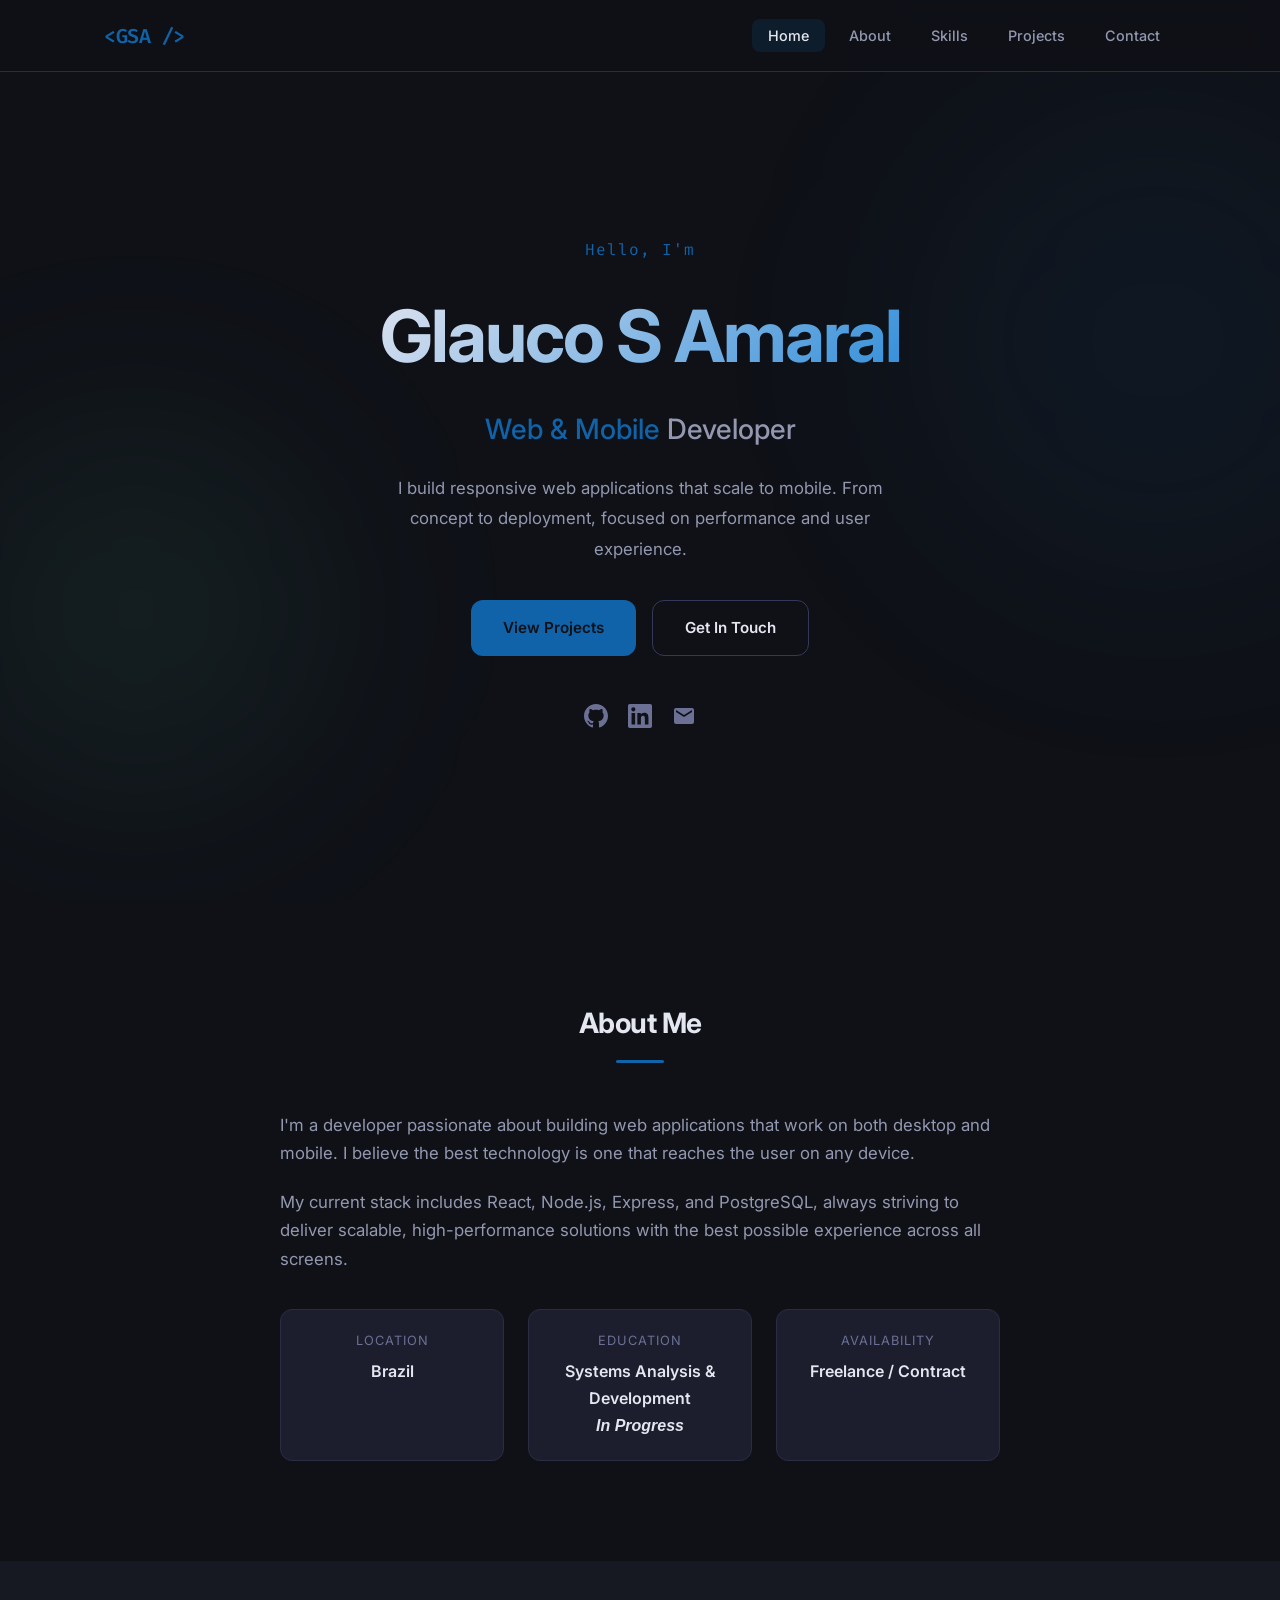
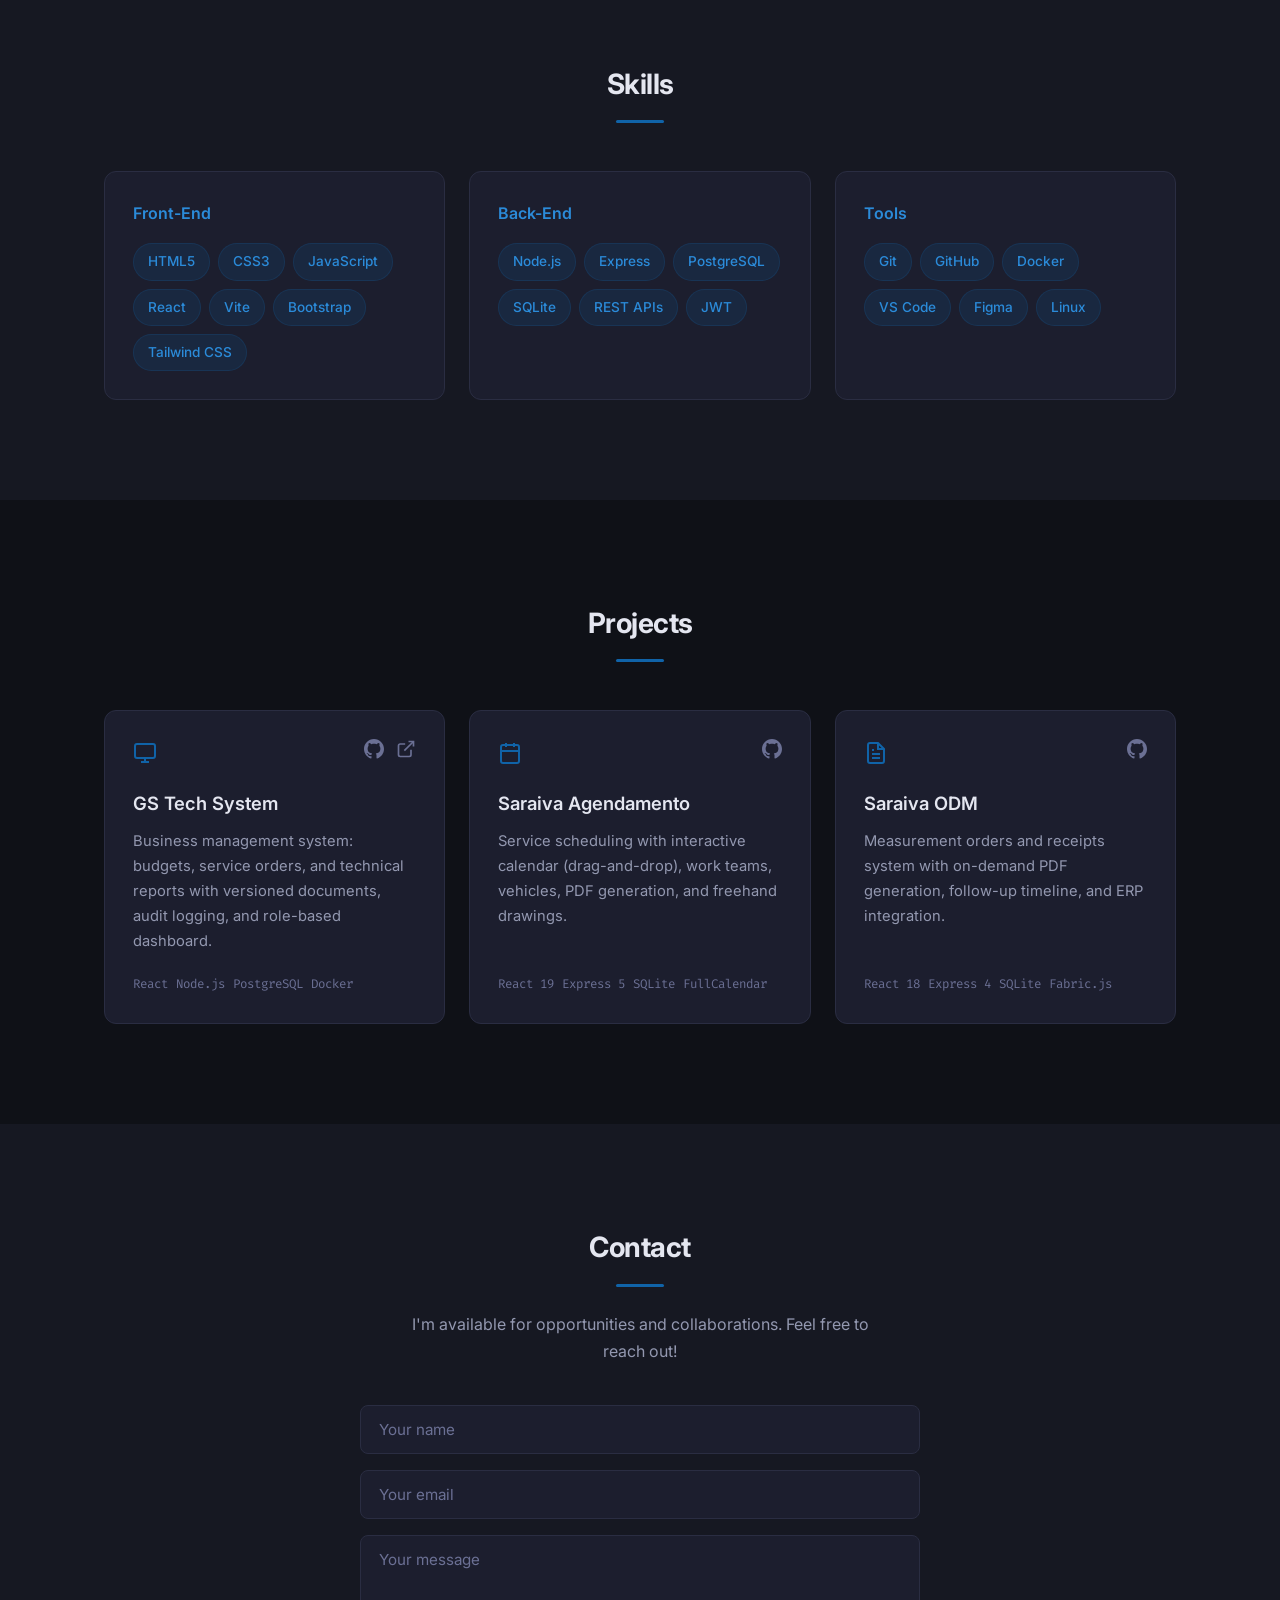
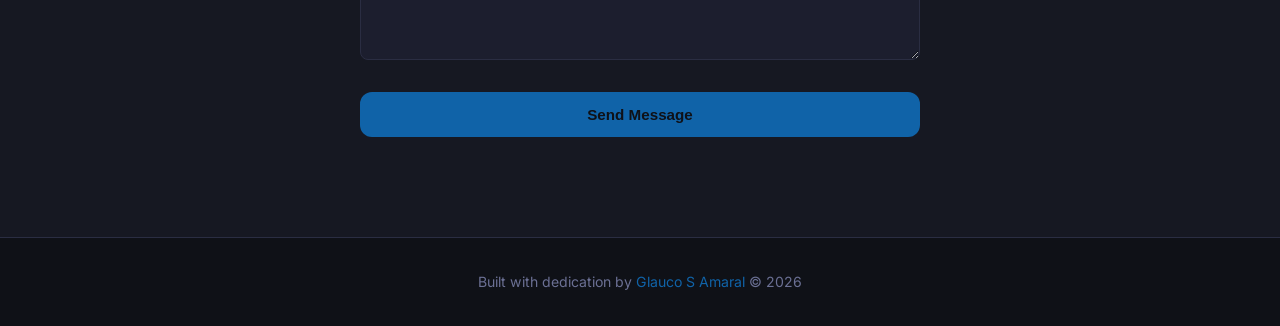
==== commit aab6041b: "feat: update projects and skills to reflect actual tech stack" ====
--- a/index.html
+++ b/index.html
@@ -70,7 +70,7 @@
                         I believe the best technology is one that reaches the user on any device.
                     </p>
                     <p>
-                        My current stack includes React, Node.js, and MongoDB, always striving to deliver scalable,
+                        My current stack includes React, Node.js, Express, and PostgreSQL, always striving to deliver scalable,
                         high-performance solutions with the best possible experience across all screens.
                     </p>
                     <div class="about-details">
@@ -80,7 +80,7 @@
                         </div>
                         <div class="detail">
                             <span class="detail-label">Education</span>
-                            <span class="detail-value">Systems Analysis & Development <br>In Progress</span>
+                            <span class="detail-value">Systems Analysis & Development <br><i>In Progress</i></span>
                         </div>
                         <div class="detail">
                             <span class="detail-label">Availability</span>
@@ -103,6 +103,8 @@
                         <span class="skill-tag">CSS3</span>
                         <span class="skill-tag">JavaScript</span>
                         <span class="skill-tag">React</span>
+                        <span class="skill-tag">Vite</span>
+                        <span class="skill-tag">Bootstrap</span>
                         <span class="skill-tag">Tailwind CSS</span>
                     </div>
                 </div>
@@ -111,9 +113,10 @@
                     <div class="skill-tags">
                         <span class="skill-tag">Node.js</span>
                         <span class="skill-tag">Express</span>
-                        <span class="skill-tag">MongoDB</span>
-                        <span class="skill-tag">SQL</span>
+                        <span class="skill-tag">PostgreSQL</span>
+                        <span class="skill-tag">SQLite</span>
                         <span class="skill-tag">REST APIs</span>
+                        <span class="skill-tag">JWT</span>
                     </div>
                 </div>
                 <div class="skill-category">
@@ -121,6 +124,7 @@
                     <div class="skill-tags">
                         <span class="skill-tag">Git</span>
                         <span class="skill-tag">GitHub</span>
+                        <span class="skill-tag">Docker</span>
                         <span class="skill-tag">VS Code</span>
                         <span class="skill-tag">Figma</span>
                         <span class="skill-tag">Linux</span>
@@ -136,64 +140,61 @@
             <div class="projects-grid">
                 <article class="project-card">
                     <div class="project-header">
-                        <svg class="project-icon" width="24" height="24" viewBox="0 0 24 24" fill="none" stroke="currentColor" stroke-width="2"><path d="M22 19a2 2 0 0 1-2 2H4a2 2 0 0 1-2-2V5a2 2 0 0 1 2-2h5l2 3h9a2 2 0 0 1 2 2z"/></svg>
+                        <svg class="project-icon" width="24" height="24" viewBox="0 0 24 24" fill="none" stroke="currentColor" stroke-width="2"><rect x="2" y="3" width="20" height="14" rx="2" ry="2"/><line x1="8" y1="21" x2="16" y2="21"/><line x1="12" y1="17" x2="12" y2="21"/></svg>
                         <div class="project-links">
-                            <a href="#" target="_blank" rel="noopener noreferrer" aria-label="View source code on GitHub">
+                            <a href="https://github.com/glaucosamaral/gs-tech-system" target="_blank" rel="noopener noreferrer" aria-label="View source code on GitHub">
                                 <svg width="20" height="20" viewBox="0 0 24 24" fill="currentColor"><path d="M12 0c-6.626 0-12 5.373-12 12 0 5.302 3.438 9.8 8.207 11.387.599.111.793-.261.793-.577v-2.234c-3.338.726-4.033-1.416-4.033-1.416-.546-1.387-1.333-1.756-1.333-1.756-1.089-.745.083-.729.083-.729 1.205.084 1.839 1.237 1.839 1.237 1.07 1.834 2.807 1.304 3.492.997.107-.775.418-1.305.762-1.604-2.665-.305-5.467-1.334-5.467-5.931 0-1.311.469-2.381 1.236-3.221-.124-.303-.535-1.524.117-3.176 0 0 1.008-.322 3.301 1.23.957-.266 1.983-.399 3.003-.404 1.02.005 2.047.138 3.006.404 2.291-1.552 3.297-1.23 3.297-1.23.653 1.653.242 2.874.118 3.176.77.84 1.235 1.911 1.235 3.221 0 4.609-2.807 5.624-5.479 5.921.43.372.823 1.102.823 2.222v3.293c0 .319.192.694.801.576 4.765-1.589 8.199-6.086 8.199-11.386 0-6.627-5.373-12-12-12z"/></svg>
                             </a>
-                            <a href="#" target="_blank" rel="noopener noreferrer" aria-label="View live demo">
+                            <a href="https://sistema.gstech.inf.br" target="_blank" rel="noopener noreferrer" aria-label="View live demo">
                                 <svg width="20" height="20" viewBox="0 0 24 24" fill="none" stroke="currentColor" stroke-width="2"><path d="M18 13v6a2 2 0 0 1-2 2H5a2 2 0 0 1-2-2V8a2 2 0 0 1 2-2h6"/><polyline points="15 3 21 3 21 9"/><line x1="10" y1="14" x2="21" y2="3"/></svg>
                             </a>
                         </div>
                     </div>
-                    <h3 class="project-name">To-Do List</h3>
-                    <p class="project-description">Task manager with local persistence, filters, and responsive interface.</p>
-                    <div class="project-tech">
-                        <span>HTML</span>
-                        <span>CSS</span>
-                        <span>JavaScript</span>
-                    </div>
-                </article>
-
-                <article class="project-card">
-                    <div class="project-header">
-                        <svg class="project-icon" width="24" height="24" viewBox="0 0 24 24" fill="none" stroke="currentColor" stroke-width="2"><circle cx="12" cy="12" r="10"/><line x1="2" y1="12" x2="22" y2="12"/><path d="M12 2a15.3 15.3 0 0 1 4 10 15.3 15.3 0 0 1-4 10 15.3 15.3 0 0 1-4-10 15.3 15.3 0 0 1 4-10z"/></svg>
-                        <div class="project-links">
-                            <a href="#" target="_blank" rel="noopener noreferrer" aria-label="View source code on GitHub">
-                                <svg width="20" height="20" viewBox="0 0 24 24" fill="currentColor"><path d="M12 0c-6.626 0-12 5.373-12 12 0 5.302 3.438 9.8 8.207 11.387.599.111.793-.261.793-.577v-2.234c-3.338.726-4.033-1.416-4.033-1.416-.546-1.387-1.333-1.756-1.333-1.756-1.089-.745.083-.729.083-.729 1.205.084 1.839 1.237 1.839 1.237 1.07 1.834 2.807 1.304 3.492.997.107-.775.418-1.305.762-1.604-2.665-.305-5.467-1.334-5.467-5.931 0-1.311.469-2.381 1.236-3.221-.124-.303-.535-1.524.117-3.176 0 0 1.008-.322 3.301 1.23.957-.266 1.983-.399 3.003-.404 1.02.005 2.047.138 3.006.404 2.291-1.552 3.297-1.23 3.297-1.23.653 1.653.242 2.874.118 3.176.77.84 1.235 1.911 1.235 3.221 0 4.609-2.807 5.624-5.479 5.921.43.372.823 1.102.823 2.222v3.293c0 .319.192.694.801.576 4.765-1.589 8.199-6.086 8.199-11.386 0-6.627-5.373-12-12-12z"/></svg>
-                            </a>
-                            <a href="#" target="_blank" rel="noopener noreferrer" aria-label="View live demo">
-                                <svg width="20" height="20" viewBox="0 0 24 24" fill="none" stroke="currentColor" stroke-width="2"><path d="M18 13v6a2 2 0 0 1-2 2H5a2 2 0 0 1-2-2V8a2 2 0 0 1 2-2h6"/><polyline points="15 3 21 3 21 9"/><line x1="10" y1="14" x2="21" y2="3"/></svg>
-                            </a>
-                        </div>
-                    </div>
-                    <h3 class="project-name">Weather App</h3>
-                    <p class="project-description">Real-time weather lookup with error handling and search history.</p>
-                    <div class="project-tech">
-                        <span>JavaScript</span>
-                        <span>REST API</span>
-                        <span>Fetch</span>
-                    </div>
-                </article>
-
-                <article class="project-card">
-                    <div class="project-header">
-                        <svg class="project-icon" width="24" height="24" viewBox="0 0 24 24" fill="none" stroke="currentColor" stroke-width="2"><path d="M4 19.5A2.5 2.5 0 0 1 6.5 17H20"/><path d="M6.5 2H20v20H6.5A2.5 2.5 0 0 1 4 19.5v-15A2.5 2.5 0 0 1 6.5 2z"/></svg>
-                        <div class="project-links">
-                            <a href="#" target="_blank" rel="noopener noreferrer" aria-label="View source code on GitHub">
-                                <svg width="20" height="20" viewBox="0 0 24 24" fill="currentColor"><path d="M12 0c-6.626 0-12 5.373-12 12 0 5.302 3.438 9.8 8.207 11.387.599.111.793-.261.793-.577v-2.234c-3.338.726-4.033-1.416-4.033-1.416-.546-1.387-1.333-1.756-1.333-1.756-1.089-.745.083-.729.083-.729 1.205.084 1.839 1.237 1.839 1.237 1.07 1.834 2.807 1.304 3.492.997.107-.775.418-1.305.762-1.604-2.665-.305-5.467-1.334-5.467-5.931 0-1.311.469-2.381 1.236-3.221-.124-.303-.535-1.524.117-3.176 0 0 1.008-.322 3.301 1.23.957-.266 1.983-.399 3.003-.404 1.02.005 2.047.138 3.006.404 2.291-1.552 3.297-1.23 3.297-1.23.653 1.653.242 2.874.118 3.176.77.84 1.235 1.911 1.235 3.221 0 4.609-2.807 5.624-5.479 5.921.43.372.823 1.102.823 2.222v3.293c0 .319.192.694.801.576 4.765-1.589 8.199-6.086 8.199-11.386 0-6.627-5.373-12-12-12z"/></svg>
-                            </a>
-                            <a href="#" target="_blank" rel="noopener noreferrer" aria-label="View live demo">
-                                <svg width="20" height="20" viewBox="0 0 24 24" fill="none" stroke="currentColor" stroke-width="2"><path d="M18 13v6a2 2 0 0 1-2 2H5a2 2 0 0 1-2-2V8a2 2 0 0 1 2-2h6"/><polyline points="15 3 21 3 21 9"/><line x1="10" y1="14" x2="21" y2="3"/></svg>
-                            </a>
-                        </div>
-                    </div>
-                    <h3 class="project-name">Blog with Authentication</h3>
-                    <p class="project-description">Full-stack blog with login, registration, and CRUD operations.</p>
+                    <h3 class="project-name">GS Tech System</h3>
+                    <p class="project-description">Business management system: budgets, service orders, and technical reports with versioned documents, audit logging, and role-based dashboard.</p>
                     <div class="project-tech">
                         <span>React</span>
                         <span>Node.js</span>
-                        <span>MongoDB</span>
+                        <span>PostgreSQL</span>
+                        <span>Docker</span>
+                    </div>
+                </article>
+
+                <article class="project-card">
+                    <div class="project-header">
+                        <svg class="project-icon" width="24" height="24" viewBox="0 0 24 24" fill="none" stroke="currentColor" stroke-width="2"><rect x="3" y="4" width="18" height="18" rx="2" ry="2"/><line x1="16" y1="2" x2="16" y2="6"/><line x1="8" y1="2" x2="8" y2="6"/><line x1="3" y1="10" x2="21" y2="10"/></svg>
+                        <div class="project-links">
+                            <a href="https://github.com/glaucosamaral/agendamento-react" target="_blank" rel="noopener noreferrer" aria-label="View source code on GitHub">
+                                <svg width="20" height="20" viewBox="0 0 24 24" fill="currentColor"><path d="M12 0c-6.626 0-12 5.373-12 12 0 5.302 3.438 9.8 8.207 11.387.599.111.793-.261.793-.577v-2.234c-3.338.726-4.033-1.416-4.033-1.416-.546-1.387-1.333-1.756-1.333-1.756-1.089-.745.083-.729.083-.729 1.205.084 1.839 1.237 1.839 1.237 1.07 1.834 2.807 1.304 3.492.997.107-.775.418-1.305.762-1.604-2.665-.305-5.467-1.334-5.467-5.931 0-1.311.469-2.381 1.236-3.221-.124-.303-.535-1.524.117-3.176 0 0 1.008-.322 3.301 1.23.957-.266 1.983-.399 3.003-.404 1.02.005 2.047.138 3.006.404 2.291-1.552 3.297-1.23 3.297-1.23.653 1.653.242 2.874.118 3.176.77.84 1.235 1.911 1.235 3.221 0 4.609-2.807 5.624-5.479 5.921.43.372.823 1.102.823 2.222v3.293c0 .319.192.694.801.576 4.765-1.589 8.199-6.086 8.199-11.386 0-6.627-5.373-12-12-12z"/></svg>
+                            </a>
+                        </div>
+                    </div>
+                    <h3 class="project-name">Saraiva Agendamento</h3>
+                    <p class="project-description">Service scheduling with interactive calendar (drag-and-drop), work teams, vehicles, PDF generation, and freehand drawings.</p>
+                    <div class="project-tech">
+                        <span>React 19</span>
+                        <span>Express 5</span>
+                        <span>SQLite</span>
+                        <span>FullCalendar</span>
+                    </div>
+                </article>
+
+                <article class="project-card">
+                    <div class="project-header">
+                        <svg class="project-icon" width="24" height="24" viewBox="0 0 24 24" fill="none" stroke="currentColor" stroke-width="2"><path d="M14 2H6a2 2 0 0 0-2 2v16a2 2 0 0 0 2 2h12a2 2 0 0 0 2-2V8z"/><polyline points="14 2 14 8 20 8"/><line x1="16" y1="13" x2="8" y2="13"/><line x1="16" y1="17" x2="8" y2="17"/><polyline points="10 9 9 9 8 9"/></svg>
+                        <div class="project-links">
+                            <a href="https://github.com/glaucosamaral/odm-react" target="_blank" rel="noopener noreferrer" aria-label="View source code on GitHub">
+                                <svg width="20" height="20" viewBox="0 0 24 24" fill="currentColor"><path d="M12 0c-6.626 0-12 5.373-12 12 0 5.302 3.438 9.8 8.207 11.387.599.111.793-.261.793-.577v-2.234c-3.338.726-4.033-1.416-4.033-1.416-.546-1.387-1.333-1.756-1.333-1.756-1.089-.745.083-.729.083-.729 1.205.084 1.839 1.237 1.839 1.237 1.07 1.834 2.807 1.304 3.492.997.107-.775.418-1.305.762-1.604-2.665-.305-5.467-1.334-5.467-5.931 0-1.311.469-2.381 1.236-3.221-.124-.303-.535-1.524.117-3.176 0 0 1.008-.322 3.301 1.23.957-.266 1.983-.399 3.003-.404 1.02.005 2.047.138 3.006.404 2.291-1.552 3.297-1.23 3.297-1.23.653 1.653.242 2.874.118 3.176.77.84 1.235 1.911 1.235 3.221 0 4.609-2.807 5.624-5.479 5.921.43.372.823 1.102.823 2.222v3.293c0 .319.192.694.801.576 4.765-1.589 8.199-6.086 8.199-11.386 0-6.627-5.373-12-12-12z"/></svg>
+                            </a>
+                        </div>
+                    </div>
+                    <h3 class="project-name">Saraiva ODM</h3>
+                    <p class="project-description">Measurement orders and receipts system with on-demand PDF generation, follow-up timeline, and ERP integration.</p>
+                    <div class="project-tech">
+                        <span>React 18</span>
+                        <span>Express 4</span>
+                        <span>SQLite</span>
+                        <span>Fabric.js</span>
                     </div>
                 </article>
             </div>
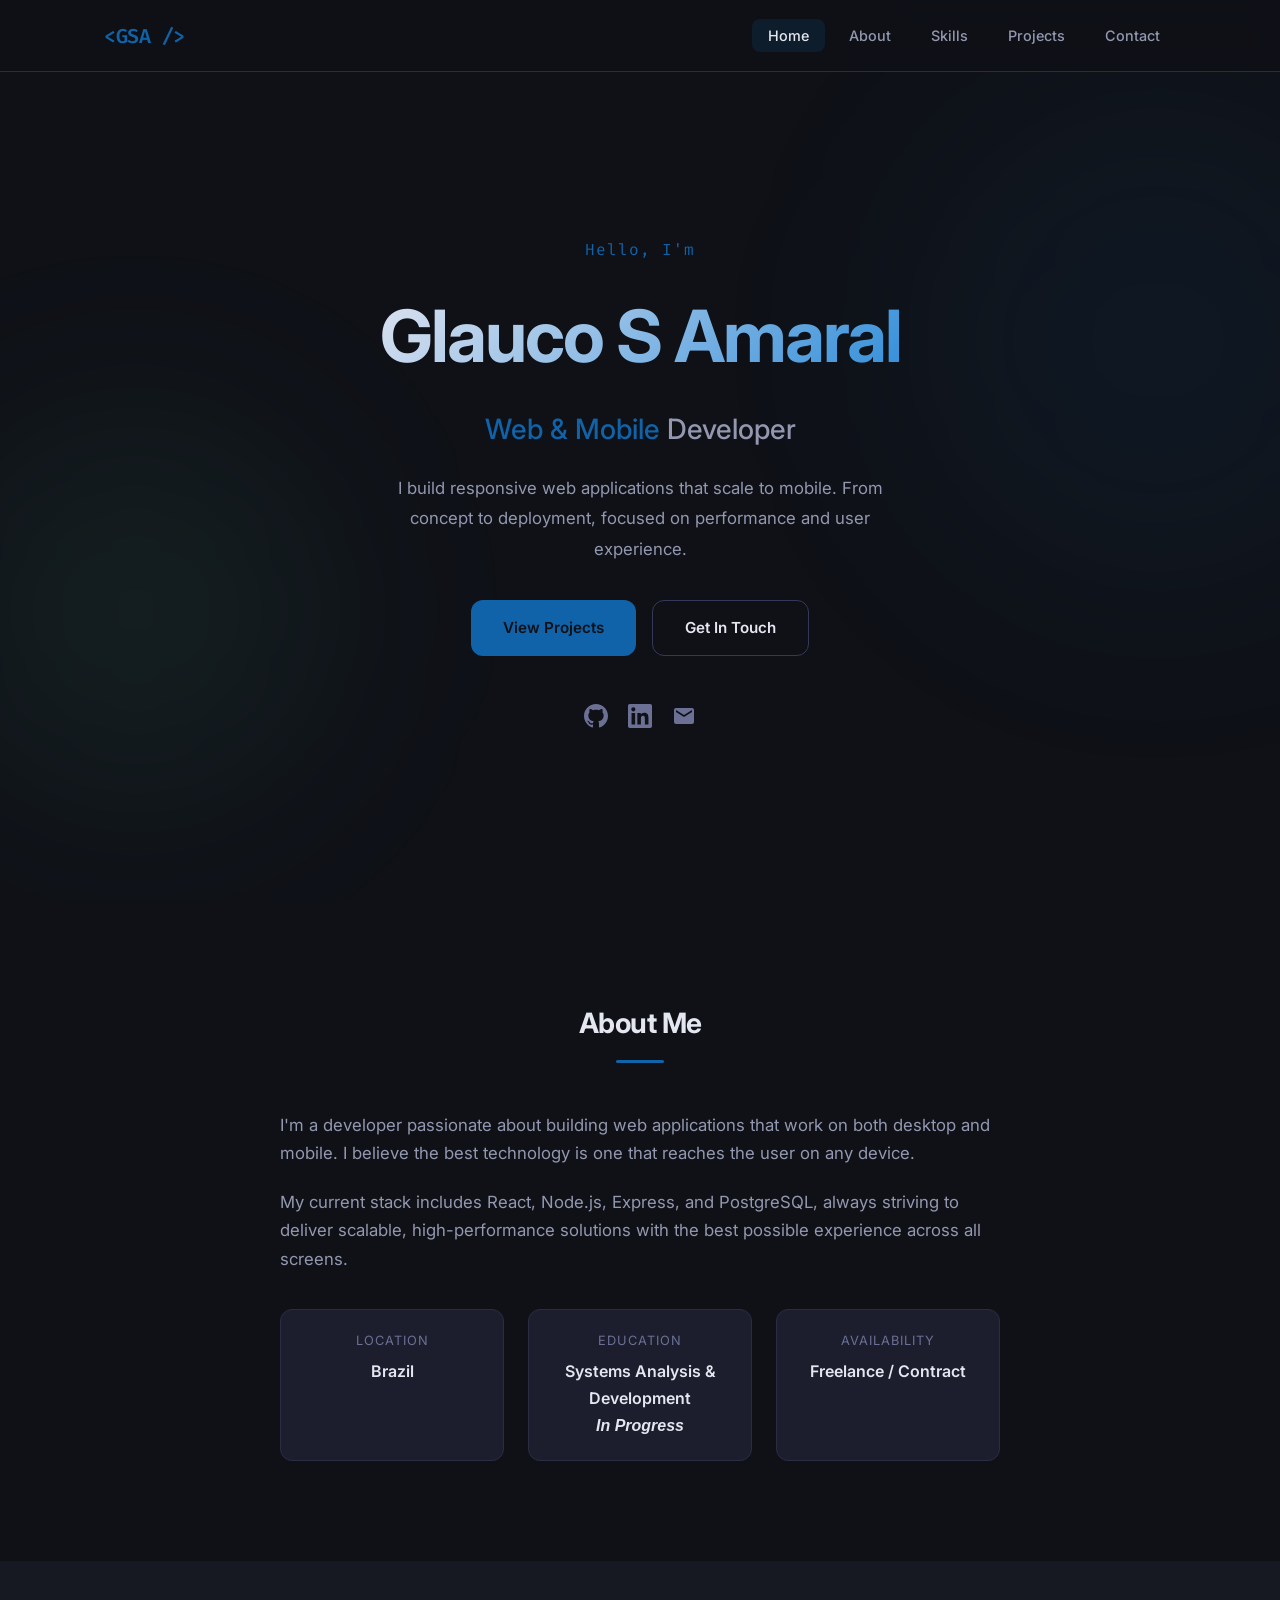
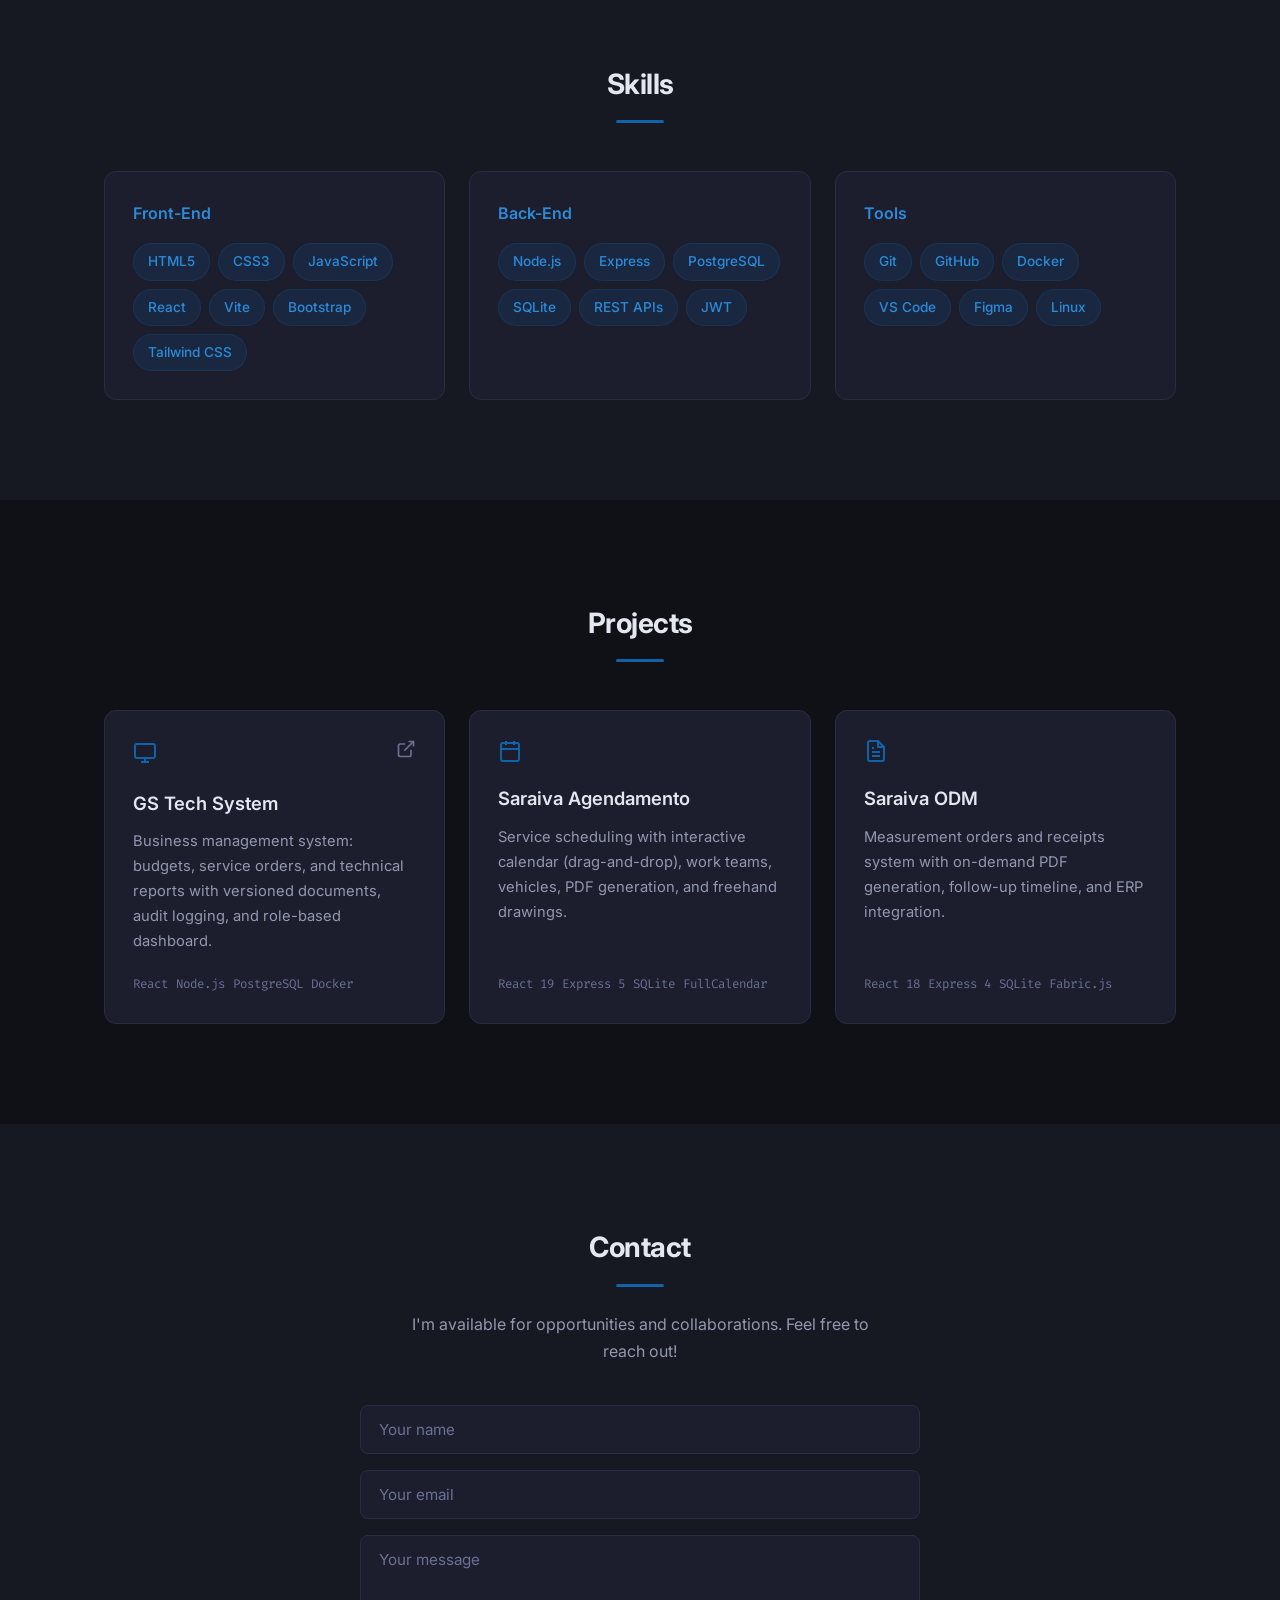
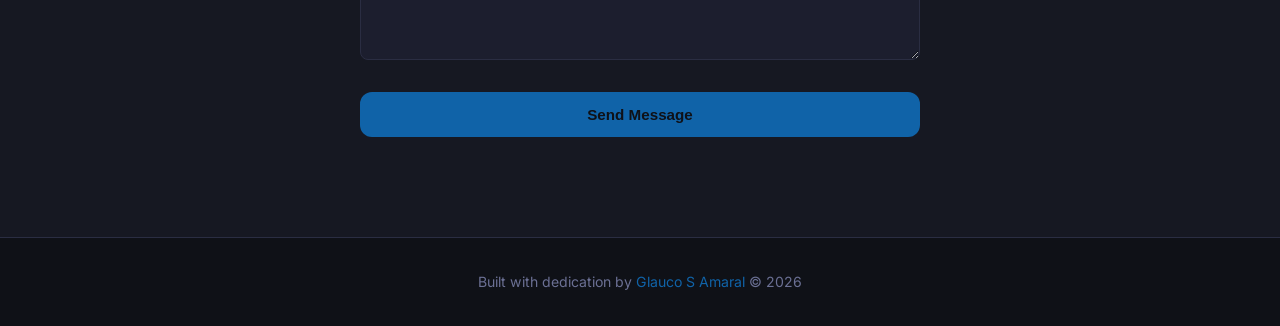
==== commit 6111da11: "fix: remove private repo GitHub links from project cards" ====
--- a/index.html
+++ b/index.html
@@ -142,9 +142,6 @@
                     <div class="project-header">
                         <svg class="project-icon" width="24" height="24" viewBox="0 0 24 24" fill="none" stroke="currentColor" stroke-width="2"><rect x="2" y="3" width="20" height="14" rx="2" ry="2"/><line x1="8" y1="21" x2="16" y2="21"/><line x1="12" y1="17" x2="12" y2="21"/></svg>
                         <div class="project-links">
-                            <a href="https://github.com/glaucosamaral/gs-tech-system" target="_blank" rel="noopener noreferrer" aria-label="View source code on GitHub">
-                                <svg width="20" height="20" viewBox="0 0 24 24" fill="currentColor"><path d="M12 0c-6.626 0-12 5.373-12 12 0 5.302 3.438 9.8 8.207 11.387.599.111.793-.261.793-.577v-2.234c-3.338.726-4.033-1.416-4.033-1.416-.546-1.387-1.333-1.756-1.333-1.756-1.089-.745.083-.729.083-.729 1.205.084 1.839 1.237 1.839 1.237 1.07 1.834 2.807 1.304 3.492.997.107-.775.418-1.305.762-1.604-2.665-.305-5.467-1.334-5.467-5.931 0-1.311.469-2.381 1.236-3.221-.124-.303-.535-1.524.117-3.176 0 0 1.008-.322 3.301 1.23.957-.266 1.983-.399 3.003-.404 1.02.005 2.047.138 3.006.404 2.291-1.552 3.297-1.23 3.297-1.23.653 1.653.242 2.874.118 3.176.77.84 1.235 1.911 1.235 3.221 0 4.609-2.807 5.624-5.479 5.921.43.372.823 1.102.823 2.222v3.293c0 .319.192.694.801.576 4.765-1.589 8.199-6.086 8.199-11.386 0-6.627-5.373-12-12-12z"/></svg>
-                            </a>
                             <a href="https://sistema.gstech.inf.br" target="_blank" rel="noopener noreferrer" aria-label="View live demo">
                                 <svg width="20" height="20" viewBox="0 0 24 24" fill="none" stroke="currentColor" stroke-width="2"><path d="M18 13v6a2 2 0 0 1-2 2H5a2 2 0 0 1-2-2V8a2 2 0 0 1 2-2h6"/><polyline points="15 3 21 3 21 9"/><line x1="10" y1="14" x2="21" y2="3"/></svg>
                             </a>
@@ -164,9 +161,6 @@
                     <div class="project-header">
                         <svg class="project-icon" width="24" height="24" viewBox="0 0 24 24" fill="none" stroke="currentColor" stroke-width="2"><rect x="3" y="4" width="18" height="18" rx="2" ry="2"/><line x1="16" y1="2" x2="16" y2="6"/><line x1="8" y1="2" x2="8" y2="6"/><line x1="3" y1="10" x2="21" y2="10"/></svg>
                         <div class="project-links">
-                            <a href="https://github.com/glaucosamaral/agendamento-react" target="_blank" rel="noopener noreferrer" aria-label="View source code on GitHub">
-                                <svg width="20" height="20" viewBox="0 0 24 24" fill="currentColor"><path d="M12 0c-6.626 0-12 5.373-12 12 0 5.302 3.438 9.8 8.207 11.387.599.111.793-.261.793-.577v-2.234c-3.338.726-4.033-1.416-4.033-1.416-.546-1.387-1.333-1.756-1.333-1.756-1.089-.745.083-.729.083-.729 1.205.084 1.839 1.237 1.839 1.237 1.07 1.834 2.807 1.304 3.492.997.107-.775.418-1.305.762-1.604-2.665-.305-5.467-1.334-5.467-5.931 0-1.311.469-2.381 1.236-3.221-.124-.303-.535-1.524.117-3.176 0 0 1.008-.322 3.301 1.23.957-.266 1.983-.399 3.003-.404 1.02.005 2.047.138 3.006.404 2.291-1.552 3.297-1.23 3.297-1.23.653 1.653.242 2.874.118 3.176.77.84 1.235 1.911 1.235 3.221 0 4.609-2.807 5.624-5.479 5.921.43.372.823 1.102.823 2.222v3.293c0 .319.192.694.801.576 4.765-1.589 8.199-6.086 8.199-11.386 0-6.627-5.373-12-12-12z"/></svg>
-                            </a>
                         </div>
                     </div>
                     <h3 class="project-name">Saraiva Agendamento</h3>
@@ -183,9 +177,6 @@
                     <div class="project-header">
                         <svg class="project-icon" width="24" height="24" viewBox="0 0 24 24" fill="none" stroke="currentColor" stroke-width="2"><path d="M14 2H6a2 2 0 0 0-2 2v16a2 2 0 0 0 2 2h12a2 2 0 0 0 2-2V8z"/><polyline points="14 2 14 8 20 8"/><line x1="16" y1="13" x2="8" y2="13"/><line x1="16" y1="17" x2="8" y2="17"/><polyline points="10 9 9 9 8 9"/></svg>
                         <div class="project-links">
-                            <a href="https://github.com/glaucosamaral/odm-react" target="_blank" rel="noopener noreferrer" aria-label="View source code on GitHub">
-                                <svg width="20" height="20" viewBox="0 0 24 24" fill="currentColor"><path d="M12 0c-6.626 0-12 5.373-12 12 0 5.302 3.438 9.8 8.207 11.387.599.111.793-.261.793-.577v-2.234c-3.338.726-4.033-1.416-4.033-1.416-.546-1.387-1.333-1.756-1.333-1.756-1.089-.745.083-.729.083-.729 1.205.084 1.839 1.237 1.839 1.237 1.07 1.834 2.807 1.304 3.492.997.107-.775.418-1.305.762-1.604-2.665-.305-5.467-1.334-5.467-5.931 0-1.311.469-2.381 1.236-3.221-.124-.303-.535-1.524.117-3.176 0 0 1.008-.322 3.301 1.23.957-.266 1.983-.399 3.003-.404 1.02.005 2.047.138 3.006.404 2.291-1.552 3.297-1.23 3.297-1.23.653 1.653.242 2.874.118 3.176.77.84 1.235 1.911 1.235 3.221 0 4.609-2.807 5.624-5.479 5.921.43.372.823 1.102.823 2.222v3.293c0 .319.192.694.801.576 4.765-1.589 8.199-6.086 8.199-11.386 0-6.627-5.373-12-12-12z"/></svg>
-                            </a>
                         </div>
                     </div>
                     <h3 class="project-name">Saraiva ODM</h3>
